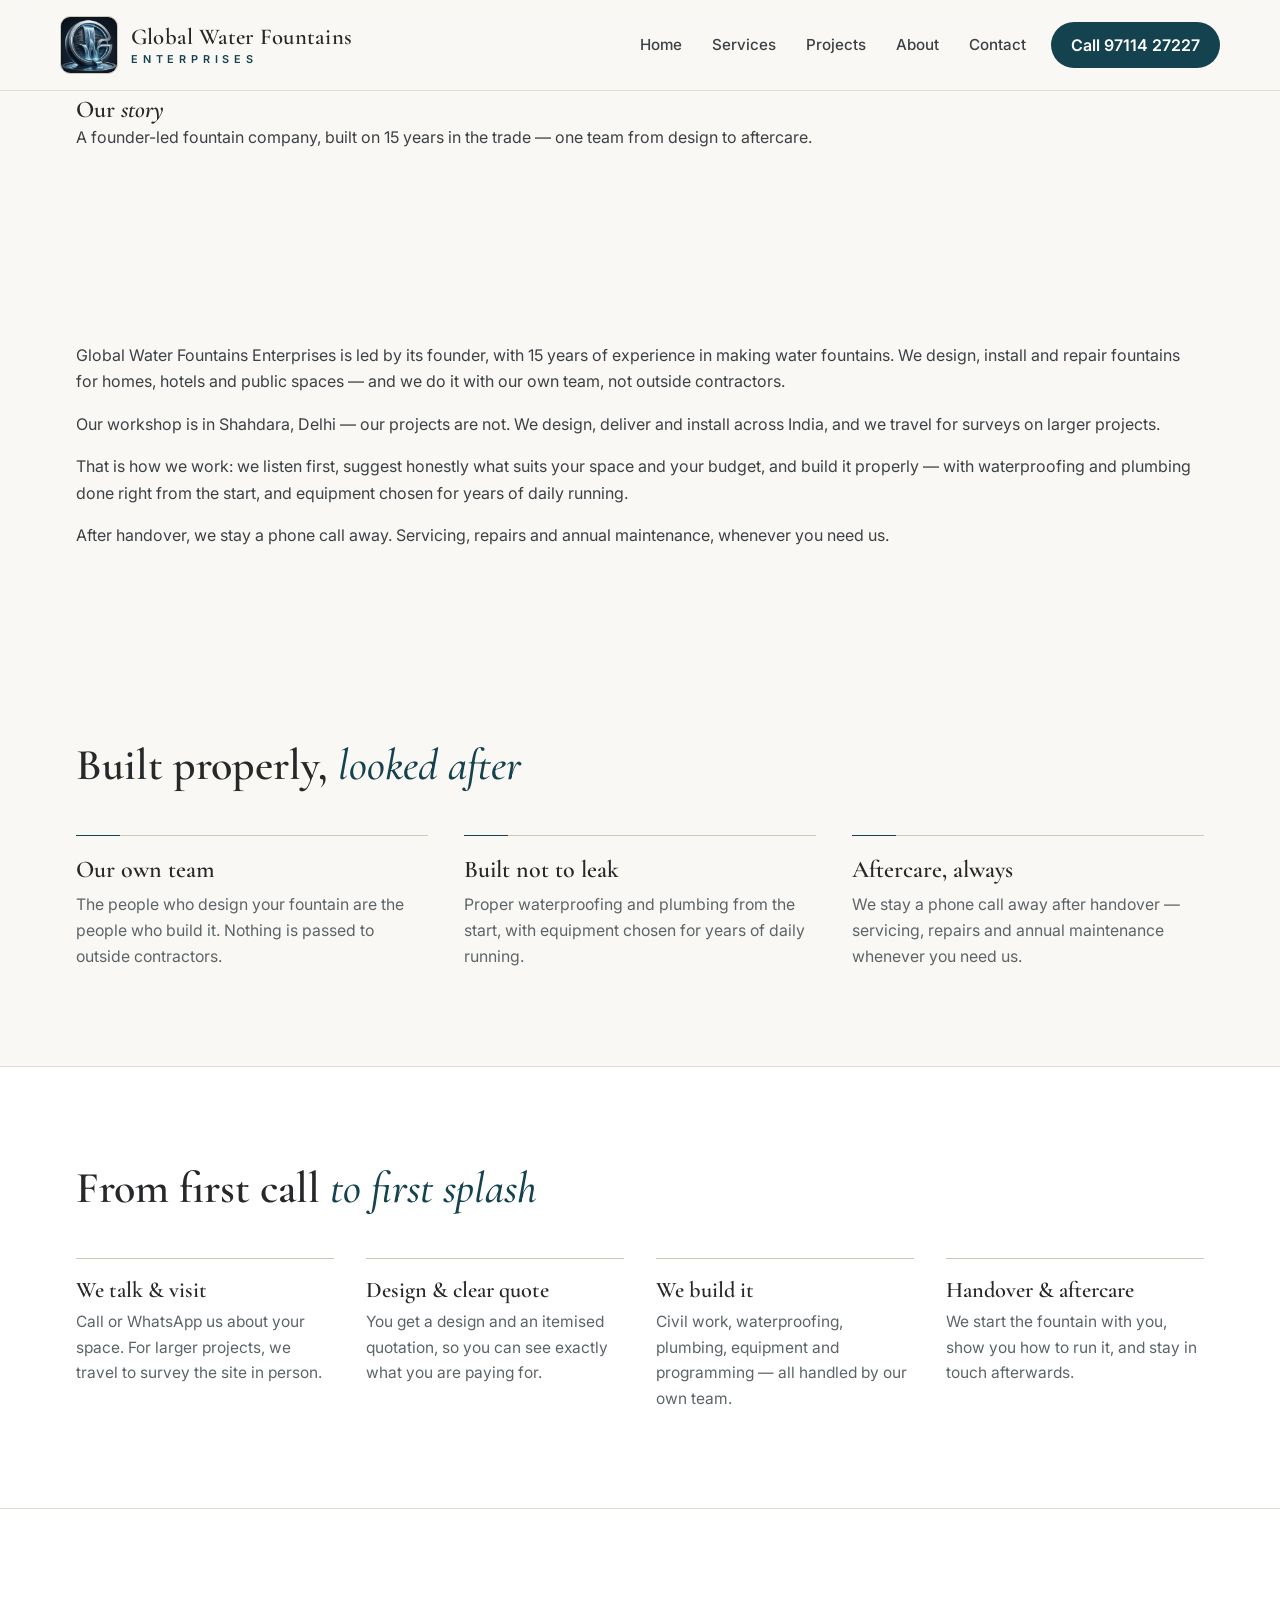
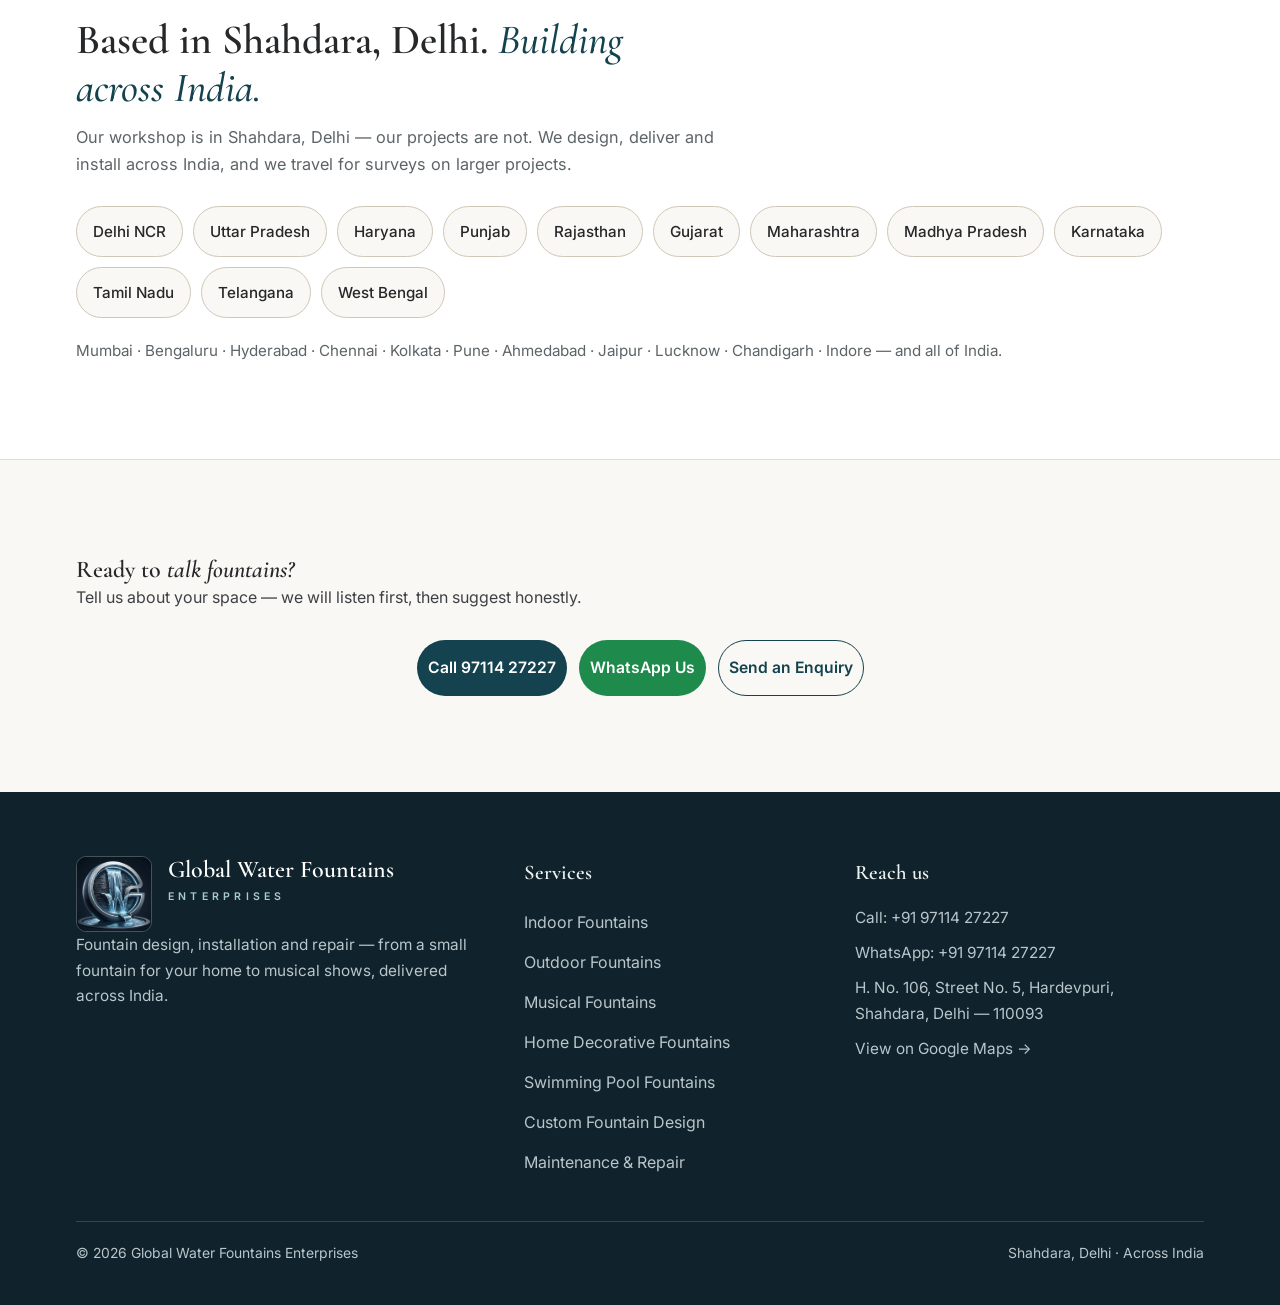
==== about.html @ 34991c1c "Multi-page: add Home, Services, Projects, About and Contact pages" ====
<!doctype html>
<html lang="en">
<head>
  <meta charset="utf-8">
  <meta name="viewport" content="width=device-width, initial-scale=1, viewport-fit=cover">
  <title>About Us — Global Water Fountains Enterprises</title>
  <meta name="description" content="Founder-led fountain company from Shahdara, Delhi, with 15 years of experience. Our workshop is in Shahdara, Delhi — our projects are not. We design, deliver and install across India.">
  <meta name="theme-color" content="#faf8f4">
  <link rel="canonical" href="https://gangesh8800.github.io/fountain/about.html">
  <meta property="og:title" content="About Us — Global Water Fountains Enterprises">
  <meta property="og:description" content="Founder-led fountain company from Shahdara, Delhi, with 15 years of experience. Our workshop is in Shahdara, Delhi — our projects are not. We design, deliver and install across India.">
  <meta property="og:type" content="website">
  <meta property="og:url" content="https://gangesh8800.github.io/fountain/about.html">
  <meta property="og:image" content="https://gangesh8800.github.io/fountain/assets/og-image.jpg">
  <meta property="og:image:width" content="1200">
  <meta property="og:image:height" content="630">
  <link rel="icon" href="assets/images/logo.jpg">
  <link rel="preconnect" href="https://fonts.googleapis.com">
  <link rel="preconnect" href="https://fonts.gstatic.com" crossorigin>
  <link href="https://fonts.googleapis.com/css2?family=Cormorant+Garamond:ital,wght@0,500;0,600;1,500;1,600&amp;family=Inter:wght@400;500;600&amp;display=swap" rel="stylesheet">
  <link rel="stylesheet" href="css/base.css">
  <link rel="stylesheet" href="css/layout.css">
  <link rel="stylesheet" href="css/components.css">
  <script defer src="js/main.js"></script>
  <script defer src="js/faq.js"></script>
  <script defer src="js/enquiry.js"></script>
</head>
<body>
<header class="site-header">
  <div class="wrap nav">
    <a class="brand" href="index.html" aria-label="Global Water Fountains Enterprises — home">
      <img class="brand-logo" src="assets/images/logo.jpg" alt="Global Water Fountains Enterprises logo" width="1170" height="700">
      <span><b>Global Water Fountains</b><small>Enterprises</small></span>
    </a>
    <button class="nav-toggle" type="button" aria-expanded="false" aria-controls="main-nav" aria-label="Open menu">
      <img src="assets/icons/menu.svg" alt="" width="24" height="24">
    </button>
    <nav class="nav-links" id="main-nav" aria-label="Main navigation">
      <a href="index.html">Home</a>
      <a href="services.html">Services</a>
      <a href="projects.html">Projects</a>
      <a href="about.html" class="active" aria-current="page">About</a>
      <a href="contact.html">Contact</a>
      <a class="nav-call" href="tel:+919711427227">Call 97114 27227</a>
    </nav>
  </div>
</header>

<main>

  <section class="page-hero" aria-label="About Us">
    <div class="wrap">
      <h1>Our <em>story</em></h1>
      <p class="lede">A founder-led fountain company, built on 15 years in the trade — one team from design to aftercare.</p>
    </div>
  </section>
  <section aria-label="Our story">
    <div class="wrap narrow">
      <p class="lede-big">Global Water Fountains Enterprises is led by its founder, with 15 years of experience in making water fountains. We design, install and repair fountains for homes, hotels and public spaces — and we do it with our own team, not outside contractors.</p>
      <p>Our workshop is in Shahdara, Delhi — our projects are not. We design, deliver and install across India, and we travel for surveys on larger projects.</p>
      <p>That is how we work: we listen first, suggest honestly what suits your space and your budget, and build it properly — with waterproofing and plumbing done right from the start, and equipment chosen for years of daily running.</p>
      <p>After handover, we stay a phone call away. Servicing, repairs and annual maintenance, whenever you need us.</p>
    </div>
  </section>
  <section aria-label="Why choose us">
    <div class="wrap">
      <div class="sec-head">
        <h2>Built properly, <em>looked after</em></h2>
      </div>
      <div class="why-grid">
        <div class="why-item">
          <h3>Our own team</h3>
          <p>The people who design your fountain are the people who build it. Nothing is passed to outside contractors.</p>
        </div>
        <div class="why-item">
          <h3>Built not to leak</h3>
          <p>Proper waterproofing and plumbing from the start, with equipment chosen for years of daily running.</p>
        </div>
        <div class="why-item">
          <h3>Aftercare, always</h3>
          <p>We stay a phone call away after handover — servicing, repairs and annual maintenance whenever you need us.</p>
        </div>
      </div>
    </div>
  </section>
  <section class="how" aria-label="How it works">
    <div class="wrap">
      <div class="sec-head">
        <h2>From first call <em>to first splash</em></h2>
      </div>
      <div class="steps">
        <div class="step">
          <h3>We talk &amp; visit</h3>
          <p>Call or WhatsApp us about your space. For larger projects, we travel to survey the site in person.</p>
        </div>
        <div class="step">
          <h3>Design &amp; clear quote</h3>
          <p>You get a design and an itemised quotation, so you can see exactly what you are paying for.</p>
        </div>
        <div class="step">
          <h3>We build it</h3>
          <p>Civil work, waterproofing, plumbing, equipment and programming — all handled by our own team.</p>
        </div>
        <div class="step">
          <h3>Handover &amp; aftercare</h3>
          <p>We start the fountain with you, show you how to run it, and stay in touch afterwards.</p>
        </div>
      </div>
    </div>
  </section>
  <section class="where" aria-label="Where we work">
    <div class="wrap">
      <h2>Based in Shahdara, Delhi. <em>Building across India.</em></h2>
      <p class="where-lede">Our workshop is in Shahdara, Delhi — our projects are not. We design, deliver and install across India, and we travel for surveys on larger projects.</p>
      <ul class="states">
        <li>Delhi NCR</li>
        <li>Uttar Pradesh</li>
        <li>Haryana</li>
        <li>Punjab</li>
        <li>Rajasthan</li>
        <li>Gujarat</li>
        <li>Maharashtra</li>
        <li>Madhya Pradesh</li>
        <li>Karnataka</li>
        <li>Tamil Nadu</li>
        <li>Telangana</li>
        <li>West Bengal</li>
      </ul>
      <p class="where-note">Mumbai · Bengaluru · Hyderabad · Chennai · Kolkata · Pune · Ahmedabad · Jaipur · Lucknow · Chandigarh · Indore — and all of India.</p>
    </div>
  </section>
  <section class="cta-band" aria-label="Get in touch">
    <div class="wrap">
      <h2>Ready to <em>talk fountains?</em></h2>
      <p>Tell us about your space — we will listen first, then suggest honestly.</p>
      <div class="hero-actions">
        <a class="btn btn-call" href="tel:+919711427227">Call 97114 27227</a>
        <a class="btn btn-wa" href="https://wa.me/919711427227?text=Hello%2C%20I%20want%20to%20enquire%20about%20a%20water%20fountain%20for%20my%20place." target="_blank" rel="noopener">WhatsApp Us</a>
        <a class="btn btn-outline" href="contact.html">Send an Enquiry</a>
      </div>
    </div>
  </section>

</main>

<footer class="site-footer">
  <div class="wrap">
    <div class="foot-grid">
      <div>
        <div class="foot-brand">
          <img src="assets/images/logo.jpg" alt="Global Water Fountains Enterprises logo" width="1170" height="700" loading="lazy">
          <span><b>Global Water Fountains</b><small>Enterprises</small></span>
        </div>
        <p class="foot-brand-text">Fountain design, installation and repair — from a small fountain for your home to musical shows, delivered across India.</p>
      </div>
      <div>
        <h4>Services</h4>
        <ul>
          <li><a href="services/indoor.html">Indoor Fountains</a></li>
          <li><a href="services/outdoor.html">Outdoor Fountains</a></li>
          <li><a href="services/musical.html">Musical Fountains</a></li>
          <li><a href="services/home-decorative.html">Home Decorative Fountains</a></li>
          <li><a href="services/swimming-pool.html">Swimming Pool Fountains</a></li>
          <li><a href="services/custom.html">Custom Fountain Design</a></li>
          <li><a href="services/maintenance-repair.html">Maintenance & Repair</a></li>
        </ul>
      </div>
      <div>
        <h4>Reach us</h4>
        <p><a href="tel:+919711427227">Call: +91 97114 27227</a></p>
        <p><a href="https://wa.me/919711427227?text=Hello%2C%20I%20want%20to%20enquire%20about%20a%20water%20fountain%20for%20my%20place." target="_blank" rel="noopener">WhatsApp: +91 97114 27227</a></p>
        <p>H. No. 106, Street No. 5, Hardevpuri,<br>Shahdara, Delhi — 110093</p>
        <p><a href="https://www.google.com/maps/search/?api=1&amp;query=H.+No.+106,+Street+No.+5,+Hardevpuri,+Shahdara,+Delhi+110093" target="_blank" rel="noopener">View on Google Maps &rarr;</a></p>
      </div>
    </div>
    <div class="foot-bottom">
      <span>&copy; 2026 Global Water Fountains Enterprises</span>
      <span>Shahdara, Delhi · Across India</span>
    </div>
  </div>
</footer>

<!-- Sticky bottom bar (phones) -->
<div class="contact-bar" role="navigation" aria-label="Quick contact">
  <a class="cb-call" href="tel:+919711427227">
    <img src="assets/icons/call.svg" alt="" width="16" height="16">
    Call
  </a>
  <a class="cb-wa" href="https://wa.me/919711427227?text=Hello%2C%20I%20want%20to%20enquire%20about%20a%20water%20fountain%20for%20my%20place." target="_blank" rel="noopener">
    <img src="assets/icons/whatsapp.svg" alt="" width="17" height="17">
    WhatsApp
  </a>
</div>

</body>
</html>
---- css/base.css ----
/* base.css — reset, CSS variables, typography.
   Theme is changed in one place: :root below. */

:root {
  /* Colours — warm off-white, charcoal text, one deep teal accent */
  --bg: #faf8f4;
  --bg-white: #ffffff;
  --panel: #ffffff;
  --panel-soft: #f3efe7;
  --ink: #26282a;
  --body: #3d4145;
  --muted: #5d6468;
  --line: #e3ded2;
  --line-strong: #cfc8b8;
  --accent: #14424e;
  --accent-hover: #0e333d;
  --accent-soft: #e7efea;
  --wa: #1e8a4c;
  --wa-deep: #176e3d;
  --err: #b3372a;
  --footer-bg: #10222b;
  --footer-text: #b9c6cb;

  /* Fonts */
  --font-heading: "Cormorant Garamond", Georgia, serif;
  --font-body: "Inter", "DM Sans", system-ui, -apple-system, "Segoe UI", sans-serif;

  /* Spacing */
  --pad-side: 16px;
  --section-pad: 64px;
  --radius: 8px;
  --max-width: 1160px;
}

* { box-sizing: border-box; }

html { scroll-behavior: smooth; }

body {
  margin: 0;
  background: var(--bg);
  color: var(--body);
  font-family: var(--font-body);
  font-size: 16px;
  line-height: 1.65;
  -webkit-font-smoothing: antialiased;
  padding-bottom: 76px;
  overflow-x: hidden;
}

img { display: block; max-width: 100%; }
a { color: var(--accent); }
button, input, select, textarea { font: inherit; }
:focus-visible { outline: 2px solid var(--accent); outline-offset: 3px; }

h1, h2, h3 {
  font-family: var(--font-heading);
  font-weight: 600;
  line-height: 1.15;
  margin: 0;
  color: var(--ink);
}

p { margin: 0 0 1em; }
p:last-child { margin-bottom: 0; }

.eyebrow {
  font-size: 0.78rem;
  font-weight: 600;
  letter-spacing: 0.24em;
  text-transform: uppercase;
  color: var(--accent);
  margin: 0 0 14px;
}

@keyframes fade-in-up {
  from { opacity: 0; transform: translateY(14px); }
  to { opacity: 1; transform: none; }
}

/* Progressive enhancement only: content is visible by default.
   The script adds .fade-in as an element scrolls into view. */
.fade-in { animation: fade-in-up 0.7s ease both; }

@media (prefers-reduced-motion: reduce) {
  html { scroll-behavior: auto; }
  .fade-in { animation: none; }
}
---- css/layout.css ----
/* layout.css — grid, sections, responsive rules.
   Mobile-first: base styles are for phones.
   Larger screens are added with min-width media queries. */

.wrap {
  max-width: var(--max-width);
  margin: 0 auto;
  padding: 0 var(--pad-side);
}

section { padding: var(--section-pad) 0; }

.sec-head { max-width: 600px; margin-bottom: 32px; }
.sec-head h2 { font-size: clamp(2rem, 4vw, 2.75rem); margin-bottom: 12px; }
.sec-head h2 em { font-style: italic; font-weight: 500; color: var(--accent); }
.sec-head p { color: var(--muted); margin: 0; font-size: 1.02rem; }

/* Header */
.site-header {
  position: absolute;
  inset: 0 0 auto 0;
  z-index: 50;
  background: rgba(250, 248, 244, 0.92);
  backdrop-filter: blur(10px);
  border-bottom: 1px solid var(--line);
}
.nav { display: flex; align-items: center; gap: 10px; padding: 16px 0; }
.brand {
  display: flex; align-items: center; gap: 10px;
  text-decoration: none; line-height: 1.15; color: var(--ink); min-width: 0;
}
.brand-logo {
  width: 46px; height: 46px; flex: none;
  object-fit: cover; object-position: center 42%;
  border-radius: 8px; border: 1px solid var(--line-strong);
}
.brand b {
  font-family: var(--font-heading); font-weight: 600;
  font-size: 1.06rem; letter-spacing: 0.01em; display: block; color: var(--ink);
}
.brand small {
  display: block; font-size: 0.6rem; letter-spacing: 0.34em;
  text-transform: uppercase; font-weight: 600; color: var(--accent); margin-top: 3px;
}
.nav-links { margin-left: auto; display: flex; align-items: center; gap: 4px; }
.nav-links a:not(.nav-call) { display: none; }
.nav-toggle {
  margin-left: auto; display: inline-flex; align-items: center; justify-content: center;
  width: 48px; height: 48px; background: transparent; border: 1px solid var(--line-strong);
  border-radius: 8px; cursor: pointer;
}
.nav-links.nav-open {
  display: flex; flex-direction: column; align-items: stretch;
  position: absolute; top: 100%; left: 0; right: 0;
  background: var(--bg); border-bottom: 1px solid var(--line); padding: 8px 16px 16px;
}
.nav-links.nav-open a:not(.nav-call) { display: inline-flex; }

/* Hero — mobile first */
.hero { background: var(--bg); padding: 0; overflow: hidden; }
.hero-inner { padding: 126px 0 0; text-align: center; }
.hero-loc {
  margin: 0; font-size: 0.78rem; font-weight: 600; letter-spacing: 0.26em;
  text-transform: uppercase; color: var(--accent);
}
.hero h1 { margin-top: 18px; }
.hero h1 .h1-main {
  display: block; font-size: clamp(2.5rem, 6.6vw, 4.4rem); font-weight: 600;
  letter-spacing: 0.01em; color: var(--ink); line-height: 1.06;
}
.hero h1 .h1-sub {
  display: flex; align-items: center; justify-content: center; gap: 18px;
  margin-top: 16px; font-family: var(--font-body); font-size: 0.88rem; font-weight: 600;
  letter-spacing: 0.58em; text-transform: uppercase; color: var(--accent); text-indent: 0.58em;
}
.hero h1 .h1-sub::before, .hero h1 .h1-sub::after {
  content: ""; height: 1px; width: min(72px, 14vw); background: var(--line-strong);
}
.hero-tag {
  font-family: var(--font-heading); font-size: clamp(1.45rem, 3.4vw, 1.9rem);
  font-weight: 500; color: var(--body); margin: 28px auto 0; line-height: 1.3;
}
.hero-tag em { font-style: italic; color: var(--accent); }
.hero p.lede { color: var(--muted); max-width: 520px; margin: 14px auto 0; font-size: 1.05rem; }
.hero-actions { display: flex; gap: 12px; flex-wrap: wrap; justify-content: center; margin-top: 30px; }
.hero-actions .btn { flex: 1 1 0; padding-left: 10px; padding-right: 10px; }
.hero-stats {
  display: flex; justify-content: center; flex-wrap: wrap;
  margin: 46px auto 0; max-width: 760px; border-top: 1px solid var(--line);
  padding: 20px 0 48px;
}
.hero-stats span { font-size: 0.85rem; color: var(--muted); padding: 2px 13px; text-align: center; }
.hero-stats span + span { border-left: 1px solid var(--line); }
.hero-stats b {
  display: block; font-family: var(--font-heading); font-size: 1.25rem;
  font-weight: 600; color: var(--ink); line-height: 1.2;
}
.hero-photo { background: var(--bg); }
.hero-photo img {
  width: 100%; height: 85svh; max-height: 620px;
  object-fit: cover; object-position: center 55%;
}

/* Where we work */
.where { background: var(--bg-white); border-bottom: 1px solid var(--line); }
.where h2 { font-size: clamp(1.9rem, 4vw, 2.6rem); margin: 12px 0; max-width: 640px; }
.where h2 em { font-style: italic; font-weight: 500; color: var(--accent); }
.where-lede { color: var(--muted); max-width: 640px; margin: 0; font-size: 1.02rem; }
.states {
  list-style: none; margin: 28px 0 0; padding: 0;
  display: flex; flex-wrap: wrap; gap: 10px;
}
.states li {
  font-size: 0.95rem; font-weight: 500; color: var(--ink);
  border: 1px solid var(--line-strong); border-radius: 999px;
  padding: 12px 16px; min-height: 48px; display: inline-flex; align-items: center;
  background: var(--bg);
}
.where-note { color: var(--muted); margin: 20px 0 0; font-size: 0.95rem; }

/* Services */
.svc-grid { display: grid; grid-template-columns: 1fr; gap: 20px; }
.svc-wide { display: grid; grid-template-columns: 1fr; }

/* Projects */
.projects { background: var(--bg-white); border-top: 1px solid var(--line); border-bottom: 1px solid var(--line); }
.proj-track {
  display: flex; overflow-x: auto; scroll-snap-type: x mandatory; gap: 14px;
  margin: 0 -16px; padding: 4px 16px 14px;
  -webkit-overflow-scrolling: touch; scrollbar-width: none;
}
.proj-track::-webkit-scrollbar { display: none; }
.proj { flex: 0 0 82%; scroll-snap-align: start; }
.proj-hint { display: block; color: var(--muted); font-size: 0.88rem; margin: 2px 0 0; }

/* Why us */
.why-grid { display: grid; grid-template-columns: 1fr; gap: 28px; }

/* How it works */
.how { background: var(--bg-white); border-top: 1px solid var(--line); border-bottom: 1px solid var(--line); }
.steps { display: grid; grid-template-columns: 1fr; gap: 0; }

/* Contact */
.contact-grid { display: grid; grid-template-columns: 1fr; gap: 44px; align-items: start; }

/* Footer — the one dark surface on the page */
.site-footer { background: var(--footer-bg); color: var(--footer-text); padding: 64px 0 40px; }
.foot-grid { display: grid; grid-template-columns: 1fr; gap: 30px; padding-bottom: 40px; }
.foot-bottom {
  border-top: 1px solid rgba(255, 255, 255, 0.16); padding-top: 20px;
  display: flex; gap: 8px; flex-wrap: wrap; justify-content: space-between; font-size: 0.87rem;
}

/* Sticky bottom bar — phones only */
.contact-bar {
  position: fixed; left: 0; right: 0; bottom: 0; z-index: 60; display: flex; gap: 10px;
  padding: 10px 16px calc(10px + env(safe-area-inset-bottom));
  background: rgba(250, 248, 244, 0.97); backdrop-filter: blur(8px);
  border-top: 1px solid var(--line);
}

/* --- Tablets and up --- */
@media (min-width: 768px) {
  :root { --section-pad: 96px; }
  .sec-head { margin-bottom: 44px; }
  .nav { gap: 16px; }
  .brand { gap: 13px; }
  .brand-logo { width: 58px; height: 58px; border-radius: 10px; }
  .brand b { font-size: 1.42rem; white-space: nowrap; }
  .brand small { letter-spacing: 0.44em; font-size: 0.68rem; }
  .nav-links a:not(.nav-call) {
    color: var(--body); text-decoration: none; font-size: 0.95rem; font-weight: 500;
    padding: 10px 13px; min-height: 44px; display: inline-flex; align-items: center; border-radius: 999px;
  }
  .nav-toggle { display: none; }
  .nav-links a:not(.nav-call):hover { background: var(--accent-soft); color: var(--accent); }
  .hero-inner { padding-top: 150px; }
  .hero-actions .btn { flex: none; }
  .hero-stats span { padding: 2px 22px; font-size: 0.92rem; }
  .hero-stats b { font-size: 1.45rem; }
  .hero-photo img { height: clamp(240px, 42vw, 440px); }
  .svc-grid { grid-template-columns: 1fr 1fr; gap: 24px; }
  .svc-wide { grid-template-columns: 1fr 1fr; }
  .proj-track { display: grid; grid-template-columns: repeat(3, 1fr); gap: 20px; margin: 0; padding: 0; overflow: visible; }
  .proj { flex: none; }
  .proj-hint { display: none; }
  .why-grid { grid-template-columns: repeat(3, 1fr); gap: 36px; }
  .steps { grid-template-columns: 1fr 1fr; gap: 32px; }
  .foot-grid { grid-template-columns: 1.4fr 1fr 1.2fr; gap: 40px; }
}

/* --- Desktops --- */
@media (min-width: 1100px) {
  .steps { grid-template-columns: repeat(4, 1fr); }
  .contact-grid { grid-template-columns: 1fr 1fr; gap: 64px; }
  body { padding-bottom: 0; }
  .contact-bar { display: none; }
}
---- css/components.css ----
/* components.css — buttons, cards, nav, form, accordion. */

/* Buttons — 48px minimum tap target */
.btn {
  display: inline-flex; align-items: center; justify-content: center; gap: 9px;
  min-height: 52px; padding: 14px 28px; border-radius: 999px;
  font-weight: 600; font-size: 0.98rem; text-decoration: none;
  border: 1px solid transparent; cursor: pointer;
  transition: background 0.2s ease, border-color 0.2s ease, color 0.2s ease;
}
.btn svg { flex: none; }
.btn-call { background: var(--accent); color: #fff; }
.btn-call:hover { background: var(--accent-hover); }
.btn-wa { background: var(--wa); color: #fff; }
.btn-wa:hover { background: var(--wa-deep); }
.btn-outline { background: transparent; color: var(--accent); border-color: var(--accent); }
.btn-outline:hover { background: var(--accent-soft); }
.btn-small { min-height: 48px; padding: 11px 22px; font-size: 0.93rem; }

.nav-links a.nav-call {
  background: var(--accent); color: #fff; font-weight: 600;
  margin-left: 8px; padding: 10px 20px; min-height: 44px;
  display: inline-flex; align-items: center; border-radius: 999px; text-decoration: none;
}
.nav-links a.nav-call:hover { background: var(--accent-hover); }
@media (max-width: 767px) {
  .nav-links a.nav-call { padding: 10px 12px; font-size: 0.84rem; white-space: nowrap; margin-left: 0; }
}

/* Service cards */
.svc { background: var(--panel); border: 1px solid var(--line); border-radius: var(--radius); overflow: hidden; }
.svc figure { margin: 0; }
.svc figure img { width: 100%; aspect-ratio: 16 / 10; object-fit: cover; }
.svc-body { padding: 24px 26px 26px; }
.svc-body h3 { font-size: 1.55rem; margin-bottom: 8px; }
.svc-body p { color: var(--muted); margin: 0 0 18px; font-size: 0.99rem; }
.svc-link {
  display: inline-flex; align-items: center; gap: 8px; min-height: 48px;
  color: var(--accent); font-weight: 600; font-size: 0.95rem; text-decoration: none;
}
.svc-link:hover { text-decoration: underline; text-underline-offset: 4px; }
.svc-wide { grid-column: 1 / -1; }
.svc-wide figure img { height: 100%; aspect-ratio: auto; min-height: 260px; }
.svc-wide .svc-body { display: flex; flex-direction: column; justify-content: center; align-items: flex-start; }
@media (max-width: 767px) {
  .svc-wide figure img { aspect-ratio: 16 / 10; height: auto; min-height: 0; }
}

/* Project cards */
.proj { margin: 0; border-radius: var(--radius); overflow: hidden; background: var(--bg); border: 1px solid var(--line); }
.proj img { width: 100%; aspect-ratio: 4 / 3; object-fit: cover; }
.proj figcaption {
  padding: 14px 18px 16px; color: var(--ink);
  font-family: var(--font-heading); font-size: 1.25rem; font-weight: 600; line-height: 1.25;
}
.proj figcaption small {
  display: block; font-family: var(--font-body); font-size: 0.78rem; font-weight: 500;
  letter-spacing: 0.06em; text-transform: uppercase; color: var(--muted); margin-top: 3px;
}

/* Why us */
.why-item { border-top: 1px solid var(--line-strong); padding-top: 20px; position: relative; }
.why-item::before { content: ""; position: absolute; top: -1px; left: 0; width: 44px; height: 1px; background: var(--accent); }
.why-item h3 { font-size: 1.5rem; margin-bottom: 8px; }
.why-item p { color: var(--muted); margin: 0; font-size: 0.99rem; }

/* How it works */
.step { padding-top: 18px; border-top: 1px solid var(--line-strong); }
.step h3 { font-size: 1.4rem; margin-bottom: 7px; }
.step p { color: var(--muted); margin: 0; font-size: 0.97rem; }
@media (max-width: 767px) {
  .step { border-top: none; border-left: 1px solid var(--line-strong); padding: 4px 0 26px 22px; position: relative; }
  .step:last-child { padding-bottom: 0; }
  .step::before {
    content: ""; position: absolute; left: -5px; top: 10px;
    width: 9px; height: 9px; border-radius: 50%; background: var(--accent);
  }
}

/* FAQ accordion */
.faq-list { max-width: 760px; border-top: 1px solid var(--line); }
.faq { border-bottom: 1px solid var(--line); }
.faq button {
  width: 100%; background: none; border: none; cursor: pointer; color: var(--ink); text-align: left;
  display: flex; justify-content: space-between; align-items: center; gap: 16px;
  padding: 22px 2px; min-height: 56px;
  font-family: var(--font-heading); font-weight: 600; font-size: 1.3rem; line-height: 1.3;
}
.faq .sign {
  flex: none; width: 34px; height: 34px; border: 1px solid var(--line-strong); border-radius: 50%;
  display: grid; place-items: center; color: var(--accent);
  font-family: var(--font-body); font-size: 1.15rem; font-weight: 400;
  transition: transform 0.25s ease;
}
.faq.open .sign { transform: rotate(45deg); }
.faq .ans { display: none; padding: 0 2px 24px; color: var(--muted); max-width: 640px; }
.faq.open .ans { display: block; }
.faq .ans p { margin: 0; }

/* Contact */
.contact-copy h2 { font-size: clamp(2rem, 4vw, 2.75rem); margin-bottom: 12px; }
.contact-copy h2 em { font-style: italic; font-weight: 500; color: var(--accent); }
.contact-copy > p { color: var(--muted); margin: 0 0 30px; max-width: 440px; }
.phone-big {
  font-family: var(--font-heading); font-size: clamp(2rem, 5vw, 2.6rem); font-weight: 600;
  color: var(--accent); text-decoration: none; display: inline-block; line-height: 1.15; margin-bottom: 22px;
}
.phone-big:hover { color: var(--accent-hover); text-decoration: underline; text-underline-offset: 5px; }
.contact-actions { display: flex; gap: 12px; flex-wrap: wrap; margin-bottom: 38px; }
.visit { border-top: 1px solid var(--line); padding-top: 24px; }
.visit h3 { font-size: 1.35rem; margin-bottom: 6px; }
.visit p { margin: 0 0 12px; color: var(--muted); font-size: 0.99rem; }
.visit a { font-weight: 600; text-decoration: none; }
.visit a:hover { text-decoration: underline; text-underline-offset: 4px; }

/* Enquiry form */
form.enq { background: var(--panel); border: 1px solid var(--line); border-radius: var(--radius); padding: 30px 28px; }
form.enq button[type="submit"] { width: 100%; }
form.enq h3 { font-size: 1.6rem; margin-bottom: 6px; }
form.enq > p { color: var(--muted); margin: 0 0 24px; font-size: 0.96rem; }
.field { display: grid; gap: 7px; margin-bottom: 16px; }
.field label { font-weight: 600; font-size: 0.86rem; color: var(--body); }
.field label i { font-style: normal; color: var(--err); }
.field input, .field select, .field textarea {
  width: 100%; border: 1px solid var(--line-strong); border-radius: 6px; padding: 12px 14px;
  background: #fff; color: var(--ink); min-height: 50px;
}
.field textarea { min-height: 92px; resize: vertical; }
.field input:focus, .field select:focus, .field textarea:focus { border-color: var(--accent); outline: none; }
.field input::placeholder, .field textarea::placeholder { color: #9aa0a2; }
.field .err { display: none; color: var(--err); font-size: 0.86rem; }
.field.invalid input { border-color: var(--err); }
.field.invalid .err { display: block; }
.form-note { font-size: 0.87rem; color: var(--muted); margin: 14px 0 0; text-align: center; }
.enq-success { display: none; text-align: center; padding: 8px 2px; }
.enq-success.show { display: block; }
.enq-success .tick {
  width: 56px; height: 56px; border-radius: 50%; background: var(--accent-soft); color: var(--accent);
  margin: 0 auto 16px; display: grid; place-items: center;
}
.enq-success h3 { font-size: 1.55rem; margin-bottom: 8px; }
.enq-success p { color: var(--muted); margin: 0 auto 18px; max-width: 400px; font-size: 0.96rem; }
.enq-summary {
  text-align: left; background: var(--bg); border: 1px solid var(--line); border-radius: 6px; padding: 15px 17px;
  font-size: 0.92rem; white-space: pre-wrap; word-break: break-word; margin: 0 0 18px; color: var(--body);
}
.success-actions { display: flex; gap: 10px; justify-content: center; flex-wrap: wrap; }
@media (max-width: 767px) { form.enq { padding: 24px 18px; } }

/* Footer */
.site-footer h4 { color: #edf2f0; font-family: var(--font-heading); font-weight: 600; font-size: 1.3rem; margin: 0 0 14px; }
.site-footer p { margin: 0 0 10px; font-size: 0.96rem; }
.site-footer ul { list-style: none; margin: 0; padding: 0; display: grid; gap: 4px; }
.site-footer a { color: var(--footer-text); text-decoration: none; }
.site-footer ul a { display: inline-flex; min-height: 36px; align-items: center; }
.site-footer a:hover { color: #fff; }
.foot-brand { display: flex; gap: 16px; align-items: flex-start; }
.foot-brand img {
  width: 76px; height: 76px; flex: none; object-fit: cover; object-position: center 42%;
  border-radius: 10px; border: 1px solid rgba(255, 255, 255, 0.22);
}
.foot-brand b { font-family: var(--font-heading); font-weight: 600; color: #fff; font-size: 1.5rem; display: block; line-height: 1.2; }
.foot-brand small { letter-spacing: 0.4em; text-transform: uppercase; font-size: 0.66rem; font-weight: 600; color: #a9cbd2; display: block; margin-top: 3px; }
.foot-brand-text { margin-top: 16px; }

/* Sticky bottom bar links */
.contact-bar a {
  flex: 1; display: inline-flex; align-items: center; justify-content: center; gap: 8px;
  min-height: 52px; border-radius: 999px; font-weight: 600; font-size: 0.97rem; text-decoration: none; color: #fff;
}
.contact-bar a img { width: 16px; height: 16px; }
.contact-bar .cb-call { background: var(--accent); }
.contact-bar .cb-wa { background: var(--wa); }
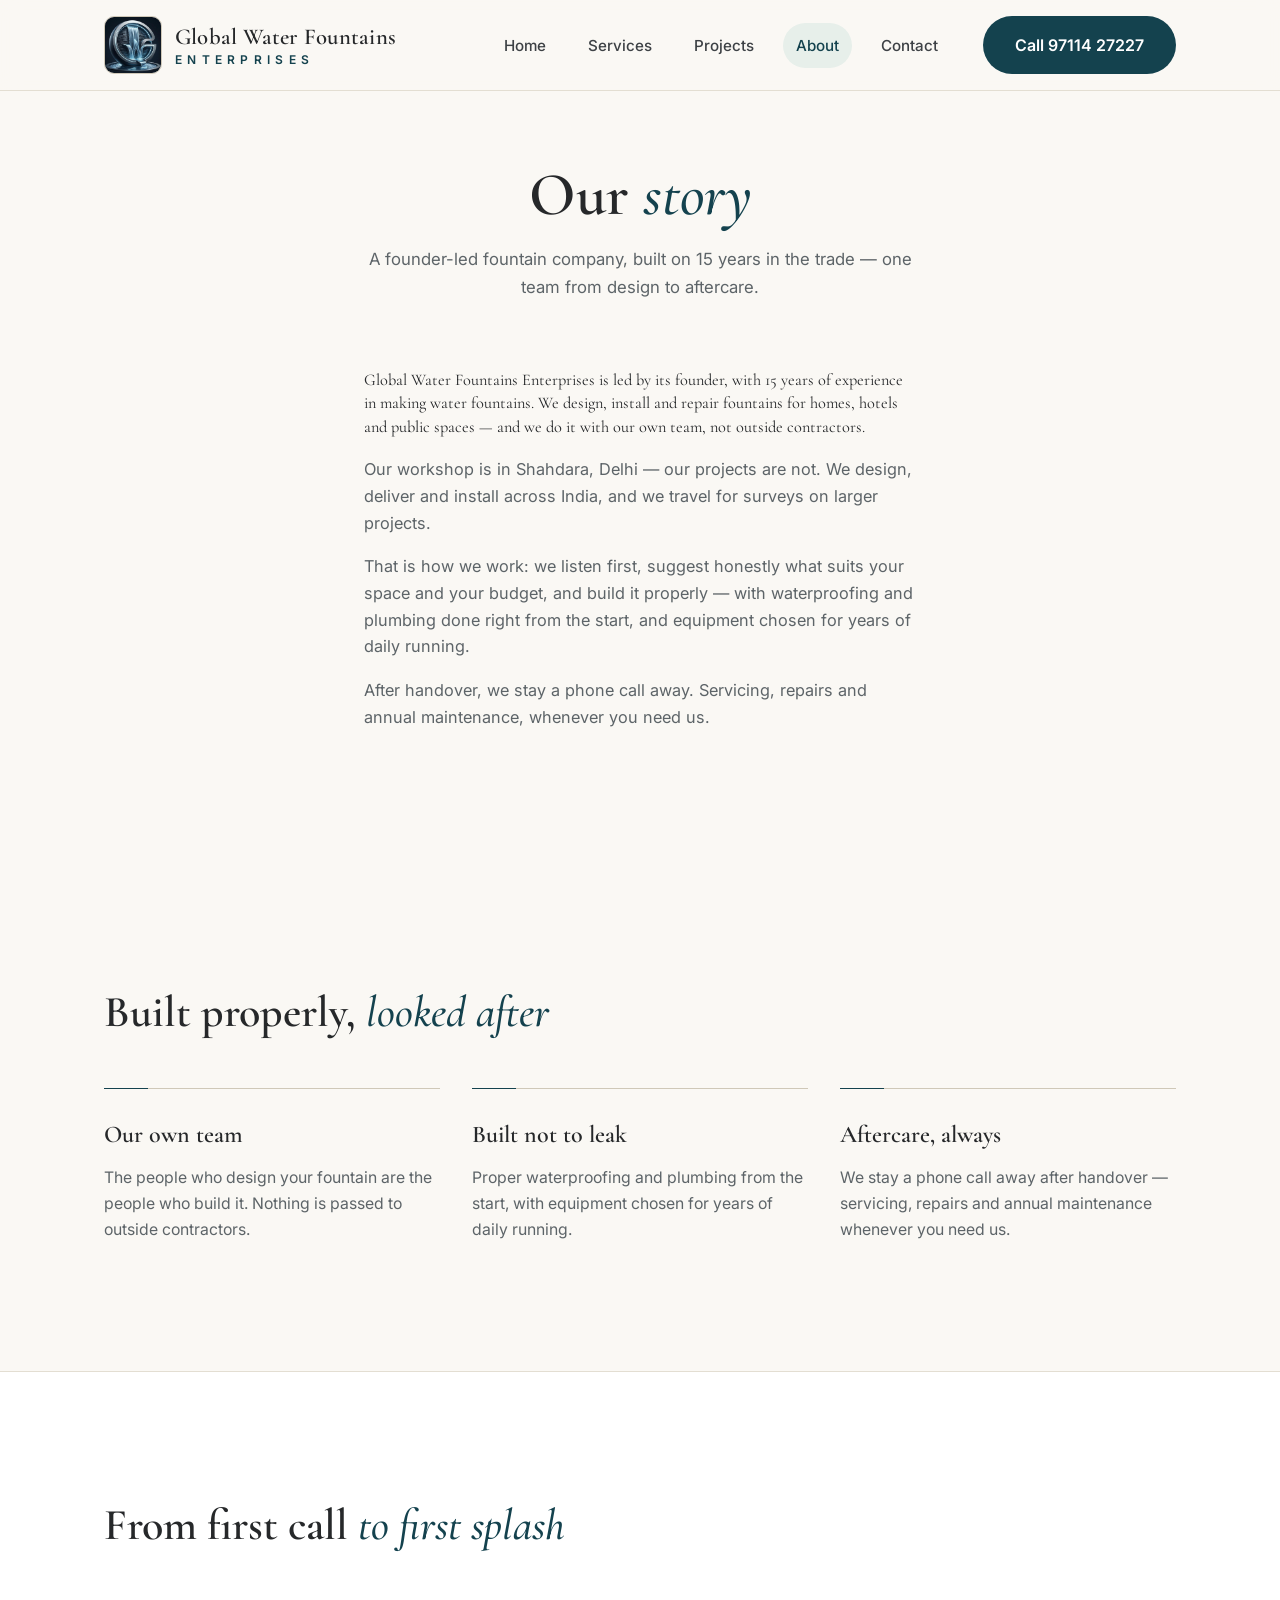
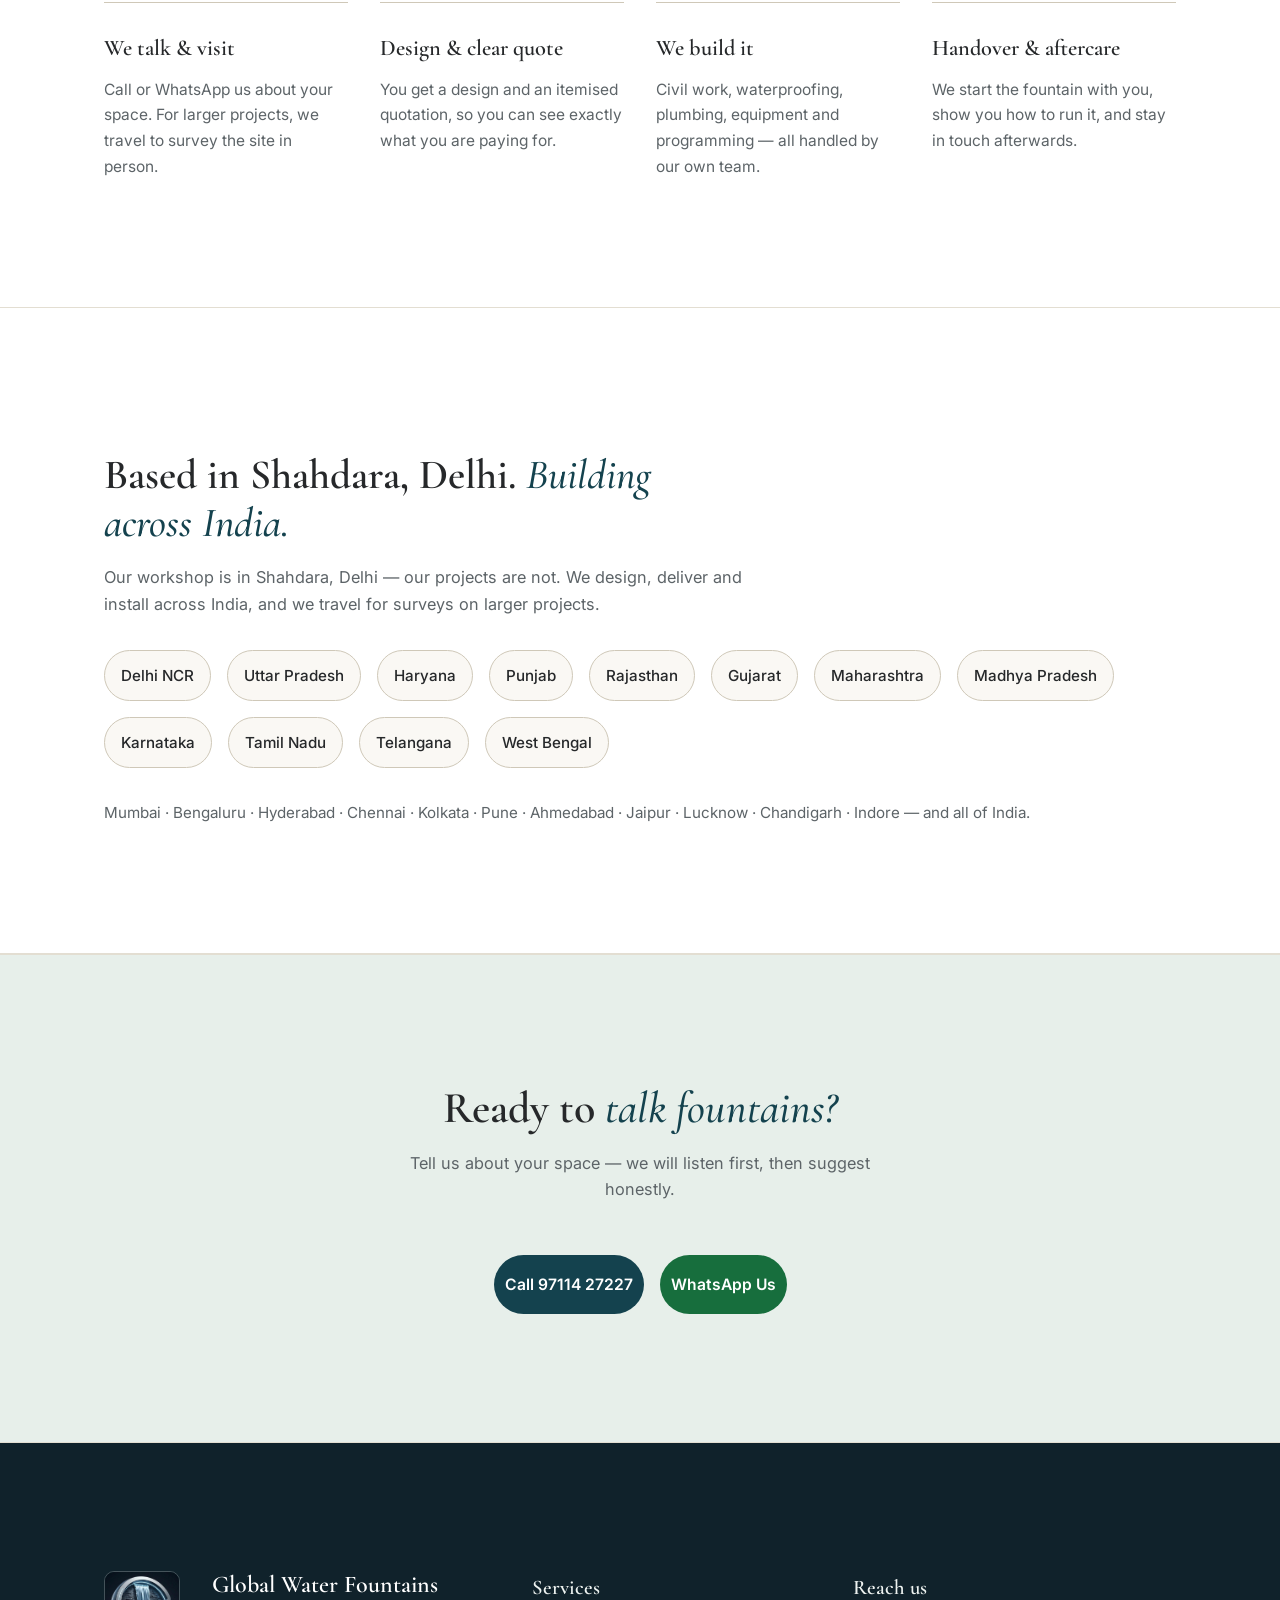
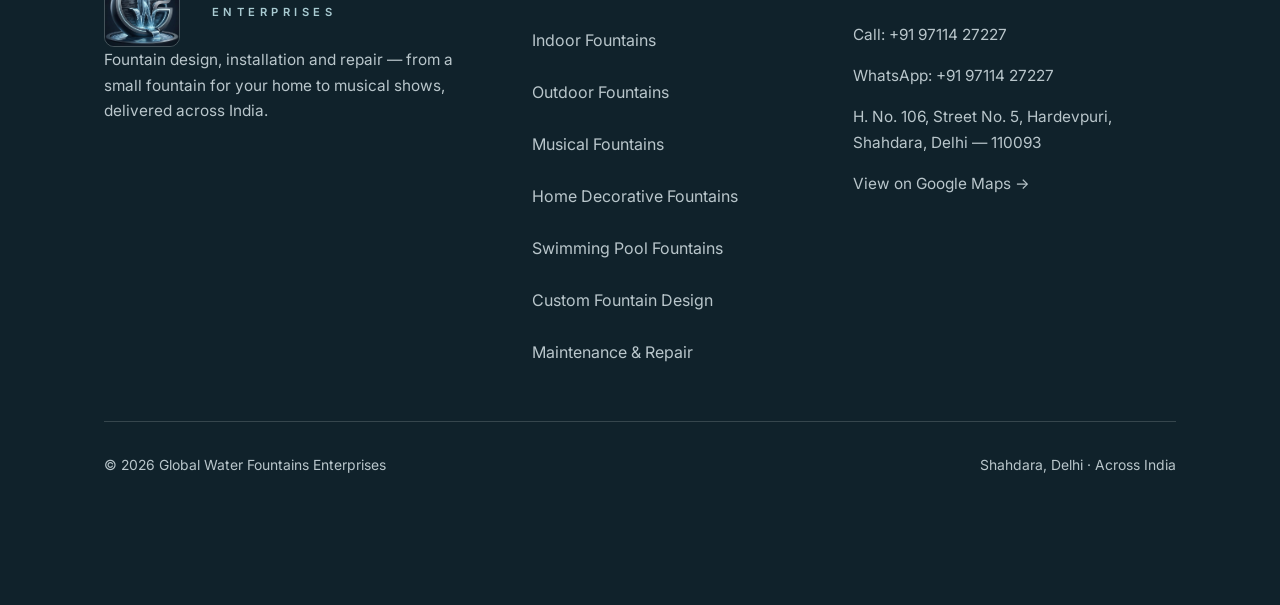
==== commit ec76eb24: "Redesign: full-screen hero, short home page" ====
--- a/about.html
+++ b/about.html
@@ -136,7 +136,6 @@
       <div class="hero-actions">
         <a class="btn btn-call" href="tel:+919711427227">Call 97114 27227</a>
         <a class="btn btn-wa" href="https://wa.me/919711427227?text=Hello%2C%20I%20want%20to%20enquire%20about%20a%20water%20fountain%20for%20my%20place." target="_blank" rel="noopener">WhatsApp Us</a>
-        <a class="btn btn-outline" href="contact.html">Send an Enquiry</a>
       </div>
     </div>
   </section>
--- a/css/base.css
+++ b/css/base.css
@@ -15,8 +15,8 @@
   --accent: #14424e;
   --accent-hover: #0e333d;
   --accent-soft: #e7efea;
-  --wa: #1e8a4c;
-  --wa-deep: #176e3d;
+  --wa: #176e3d;
+  --wa-deep: #125c32;
   --err: #b3372a;
   --footer-bg: #10222b;
   --footer-text: #b9c6cb;
@@ -25,11 +25,17 @@
   --font-heading: "Cormorant Garamond", Georgia, serif;
   --font-body: "Inter", "DM Sans", system-ui, -apple-system, "Segoe UI", sans-serif;
 
-  /* Spacing */
-  --pad-side: 16px;
-  --section-pad: 64px;
-  --radius: 8px;
-  --max-width: 1160px;
+  /* Spacing — fluid system (single source of truth) */
+  --edge: clamp(16px, 5vw, 64px);
+  --section-space: clamp(56px, 10vw, 140px);
+  --gap-sm: clamp(8px, 1.5vw, 16px);
+  --gap-md: clamp(16px, 2.5vw, 32px);
+  --gap-lg: clamp(24px, 4vw, 64px);
+  --radius: clamp(10px, 1.5vw, 20px);
+  /* Legacy aliases — kept so older rules still resolve to the fluid values */
+  --pad-side: var(--edge);
+  --section-pad: var(--section-space);
+  --max-width: 1200px;
 }
 
 * { box-sizing: border-box; }
@@ -48,8 +54,13 @@
   overflow-x: hidden;
 }
 
-img { display: block; max-width: 100%; }
-a { color: var(--accent); }
+/* Every image can never overflow its container; width/height attributes
+   in the HTML reserve the space, so height:auto prevents layout jumps.
+   Icons keep their size: their own rules (higher specificity) set both
+   width and height, e.g. .contact-bar a img, .brand-logo. */
+img { display: block; max-width: 100%; height: auto; }
+a { color: var(--accent); text-underline-offset: 3px; }
+::selection { background: var(--accent); color: #fff; }
 button, input, select, textarea { font: inherit; }
 :focus-visible { outline: 2px solid var(--accent); outline-offset: 3px; }
 
@@ -74,13 +85,13 @@
 }
 
 @keyframes fade-in-up {
-  from { opacity: 0; transform: translateY(14px); }
+  from { opacity: 0; transform: translateY(8px); }
   to { opacity: 1; transform: none; }
 }
 
 /* Progressive enhancement only: content is visible by default.
    The script adds .fade-in as an element scrolls into view. */
-.fade-in { animation: fade-in-up 0.7s ease both; }
+.fade-in { animation: fade-in-up 0.6s cubic-bezier(0.22, 1, 0.36, 1) both; }
 
 @media (prefers-reduced-motion: reduce) {
   html { scroll-behavior: auto; }
--- a/css/layout.css
+++ b/css/layout.css
@@ -4,14 +4,17 @@
 
 .wrap {
   max-width: var(--max-width);
-  margin: 0 auto;
-  padding: 0 var(--pad-side);
-}
-
-section { padding: var(--section-pad) 0; }
-
-.sec-head { max-width: 600px; margin-bottom: 32px; }
-.sec-head h2 { font-size: clamp(2rem, 4vw, 2.75rem); margin-bottom: 12px; }
+  margin-inline: auto;
+  width: 100%;
+  /* Edge spacing of every section, never touching the screen edge;
+     the safe-area max() keeps notches / rounded corners clear. */
+  padding-inline: max(var(--edge), env(safe-area-inset-left)) max(var(--edge), env(safe-area-inset-right));
+}
+
+section { padding-block: var(--section-space); }
+
+.sec-head { max-width: 600px; margin-bottom: var(--gap-md); }
+.sec-head h2 { font-size: clamp(2rem, 4vw, 2.75rem); margin-bottom: var(--gap-sm); }
 .sec-head h2 em { font-style: italic; font-weight: 500; color: var(--accent); }
 .sec-head p { color: var(--muted); margin: 0; font-size: 1.02rem; }
 
@@ -24,9 +27,9 @@
   backdrop-filter: blur(10px);
   border-bottom: 1px solid var(--line);
 }
-.nav { display: flex; align-items: center; gap: 10px; padding: 16px 0; }
+.nav { display: flex; align-items: center; gap: var(--gap-sm); padding-block: var(--gap-sm); }
 .brand {
-  display: flex; align-items: center; gap: 10px;
+  display: flex; align-items: center; gap: var(--gap-sm);
   text-decoration: none; line-height: 1.15; color: var(--ink); min-width: 0;
 }
 .brand-logo {
@@ -36,13 +39,13 @@
 }
 .brand b {
   font-family: var(--font-heading); font-weight: 600;
-  font-size: 1.06rem; letter-spacing: 0.01em; display: block; color: var(--ink);
+  font-size: 0.98rem; letter-spacing: 0.01em; display: block; color: var(--ink);
 }
 .brand small {
-  display: block; font-size: 0.6rem; letter-spacing: 0.34em;
+  display: block; font-size: 0.62rem; letter-spacing: 0.3em;
   text-transform: uppercase; font-weight: 600; color: var(--accent); margin-top: 3px;
 }
-.nav-links { margin-left: auto; display: flex; align-items: center; gap: 4px; }
+.nav-links { margin-left: auto; display: flex; align-items: center; gap: var(--gap-sm); }
 .nav-links a:not(.nav-call) { display: none; }
 .nav-toggle {
   margin-left: auto; display: inline-flex; align-items: center; justify-content: center;
@@ -52,7 +55,7 @@
 .nav-links.nav-open {
   display: flex; flex-direction: column; align-items: stretch;
   position: absolute; top: 100%; left: 0; right: 0;
-  background: var(--bg); border-bottom: 1px solid var(--line); padding: 8px 16px 16px;
+  background: var(--bg); border-bottom: 1px solid var(--line); padding: var(--gap-sm) var(--edge) var(--gap-md);
 }
 .nav-links.nav-open a:not(.nav-call) { display: inline-flex; }
 
@@ -63,31 +66,31 @@
   margin: 0; font-size: 0.78rem; font-weight: 600; letter-spacing: 0.26em;
   text-transform: uppercase; color: var(--accent);
 }
-.hero h1 { margin-top: 18px; }
+.hero h1 { margin-top: var(--gap-md); }
 .hero h1 .h1-main {
   display: block; font-size: clamp(2.5rem, 6.6vw, 4.4rem); font-weight: 600;
   letter-spacing: 0.01em; color: var(--ink); line-height: 1.06;
 }
 .hero h1 .h1-sub {
-  display: flex; align-items: center; justify-content: center; gap: 18px;
-  margin-top: 16px; font-family: var(--font-body); font-size: 0.88rem; font-weight: 600;
-  letter-spacing: 0.58em; text-transform: uppercase; color: var(--accent); text-indent: 0.58em;
+  display: flex; align-items: center; justify-content: center; gap: var(--gap-sm);
+  margin-top: var(--gap-sm); font-family: var(--font-body); font-size: 0.88rem; font-weight: 600;
+  letter-spacing: 0.42em; text-transform: uppercase; color: var(--accent); text-indent: 0.42em;
 }
 .hero h1 .h1-sub::before, .hero h1 .h1-sub::after {
-  content: ""; height: 1px; width: min(72px, 14vw); background: var(--line-strong);
+  content: ""; height: 1px; width: min(48px, 10vw); background: var(--line-strong);
 }
 .hero-tag {
   font-family: var(--font-heading); font-size: clamp(1.45rem, 3.4vw, 1.9rem);
-  font-weight: 500; color: var(--body); margin: 28px auto 0; line-height: 1.3;
+  font-weight: 500; color: var(--body); margin: var(--gap-md) auto 0; line-height: 1.3;
 }
 .hero-tag em { font-style: italic; color: var(--accent); }
-.hero p.lede { color: var(--muted); max-width: 520px; margin: 14px auto 0; font-size: 1.05rem; }
-.hero-actions { display: flex; gap: 12px; flex-wrap: wrap; justify-content: center; margin-top: 30px; }
+.hero p.lede { color: var(--muted); max-width: 520px; margin: var(--gap-sm) auto 0; font-size: 1.05rem; }
+.hero-actions { display: flex; gap: var(--gap-sm); flex-wrap: wrap; justify-content: center; margin-top: var(--gap-lg); }
 .hero-actions .btn { flex: 1 1 0; padding-left: 10px; padding-right: 10px; }
 .hero-stats {
   display: flex; justify-content: center; flex-wrap: wrap;
-  margin: 46px auto 0; max-width: 760px; border-top: 1px solid var(--line);
-  padding: 20px 0 48px;
+  margin: var(--gap-lg) auto 0; max-width: 760px; border-top: 1px solid var(--line);
+  padding: var(--gap-md) 0 var(--gap-lg);
 }
 .hero-stats span { font-size: 0.85rem; color: var(--muted); padding: 2px 13px; text-align: center; }
 .hero-stats span + span { border-left: 1px solid var(--line); }
@@ -96,19 +99,52 @@
   font-weight: 600; color: var(--ink); line-height: 1.2;
 }
 .hero-photo { background: var(--bg); }
+/* Phone (base): 60svh, capped at 520px, never taller than the screen */
 .hero-photo img {
-  width: 100%; height: 85svh; max-height: 620px;
+  width: 100%; height: min(60svh, 520px);
   object-fit: cover; object-position: center 55%;
 }
+
+/* Page hero — inner pages */
+.page-hero { padding: 138px 0 var(--gap-sm); text-align: center; background: var(--bg); }
+.page-hero h1 { font-size: clamp(2.4rem, 6vw, 3.8rem); margin-bottom: var(--gap-sm); }
+.page-hero h1 em { font-style: italic; font-weight: 500; color: var(--accent); }
+.page-hero .lede { color: var(--muted); max-width: 560px; margin: 0 auto; font-size: 1.05rem; }
+.page-hero + section { padding-top: var(--gap-lg); }
+.narrow { max-width: 680px; }
+.narrow p { color: var(--muted); font-size: 1.02rem; }
+.lede-big { font-family: var(--font-heading); font-size: 1.45rem; line-height: 1.45; color: var(--ink) !important; }
+.more-link { margin: var(--gap-md) 0 0; }
+.more-link .btn { min-height: 52px; }
+
+/* CTA band */
+.cta-band { background: var(--accent-soft); border-top: 1px solid var(--line); border-bottom: 1px solid var(--line); text-align: center; }
+.cta-band h2 { font-size: clamp(2rem, 4vw, 2.75rem); margin-bottom: var(--gap-sm); }
+.cta-band h2 em { font-style: italic; font-weight: 500; color: var(--accent); }
+.cta-band p { color: var(--muted); max-width: 520px; margin: 0 auto; font-size: 1.02rem; }
+
+/* Project grid (projects page + home featured) */
+.proj-grid { display: grid; grid-template-columns: 1fr; gap: var(--gap-md); }
+.proj-grid .proj { flex: none; }
+
+/* Service detail pages */
+.detail-grid { display: grid; grid-template-columns: 1fr; gap: var(--gap-md); align-items: start; }
+.detail-photo { margin: 0; border-radius: var(--radius); overflow: hidden; border: 1px solid var(--line); }
+.detail-photo img { width: 100%; aspect-ratio: 16 / 10; object-fit: cover; }
+.detail-copy h2 { font-size: clamp(1.5rem, 3vw, 1.7rem); margin: var(--gap-md) 0 var(--gap-sm); }
+.detail-copy h2:first-child { margin-top: 0; }
+.detail-copy h2 em { font-style: italic; font-weight: 500; color: var(--accent); }
+.detail-copy p { color: var(--muted); }
+.detail-actions { justify-content: flex-start; margin-top: var(--gap-md); }
 
 /* Where we work */
 .where { background: var(--bg-white); border-bottom: 1px solid var(--line); }
-.where h2 { font-size: clamp(1.9rem, 4vw, 2.6rem); margin: 12px 0; max-width: 640px; }
+.where h2 { font-size: clamp(1.9rem, 4vw, 2.6rem); margin: var(--gap-sm) 0; max-width: 640px; }
 .where h2 em { font-style: italic; font-weight: 500; color: var(--accent); }
 .where-lede { color: var(--muted); max-width: 640px; margin: 0; font-size: 1.02rem; }
 .states {
-  list-style: none; margin: 28px 0 0; padding: 0;
-  display: flex; flex-wrap: wrap; gap: 10px;
+  list-style: none; margin: var(--gap-md) 0 0; padding: 0;
+  display: flex; flex-wrap: wrap; gap: var(--gap-sm);
 }
 .states li {
   font-size: 0.95rem; font-weight: 500; color: var(--ink);
@@ -116,17 +152,17 @@
   padding: 12px 16px; min-height: 48px; display: inline-flex; align-items: center;
   background: var(--bg);
 }
-.where-note { color: var(--muted); margin: 20px 0 0; font-size: 0.95rem; }
+.where-note { color: var(--muted); margin: var(--gap-md) 0 0; font-size: 0.95rem; }
 
 /* Services */
-.svc-grid { display: grid; grid-template-columns: 1fr; gap: 20px; }
+.svc-grid { display: grid; grid-template-columns: 1fr; gap: var(--gap-md); }
 .svc-wide { display: grid; grid-template-columns: 1fr; }
 
 /* Projects */
 .projects { background: var(--bg-white); border-top: 1px solid var(--line); border-bottom: 1px solid var(--line); }
 .proj-track {
-  display: flex; overflow-x: auto; scroll-snap-type: x mandatory; gap: 14px;
-  margin: 0 -16px; padding: 4px 16px 14px;
+  display: flex; overflow-x: auto; scroll-snap-type: x mandatory; gap: var(--gap-sm);
+  margin: 0 calc(var(--edge) * -1); padding: var(--gap-sm) var(--edge);
   -webkit-overflow-scrolling: touch; scrollbar-width: none;
 }
 .proj-track::-webkit-scrollbar { display: none; }
@@ -134,40 +170,39 @@
 .proj-hint { display: block; color: var(--muted); font-size: 0.88rem; margin: 2px 0 0; }
 
 /* Why us */
-.why-grid { display: grid; grid-template-columns: 1fr; gap: 28px; }
+.why-grid { display: grid; grid-template-columns: 1fr; gap: var(--gap-md); }
 
 /* How it works */
 .how { background: var(--bg-white); border-top: 1px solid var(--line); border-bottom: 1px solid var(--line); }
 .steps { display: grid; grid-template-columns: 1fr; gap: 0; }
 
 /* Contact */
-.contact-grid { display: grid; grid-template-columns: 1fr; gap: 44px; align-items: start; }
+.contact-grid { display: grid; grid-template-columns: 1fr; gap: var(--gap-lg); align-items: start; }
 
 /* Footer — the one dark surface on the page */
-.site-footer { background: var(--footer-bg); color: var(--footer-text); padding: 64px 0 40px; }
-.foot-grid { display: grid; grid-template-columns: 1fr; gap: 30px; padding-bottom: 40px; }
+.site-footer { background: var(--footer-bg); color: var(--footer-text); padding-block: var(--section-space); }
+.foot-grid { display: grid; grid-template-columns: 1fr; gap: var(--gap-md); padding-bottom: var(--gap-lg); }
 .foot-bottom {
-  border-top: 1px solid rgba(255, 255, 255, 0.16); padding-top: 20px;
+  border-top: 1px solid rgba(255, 255, 255, 0.16); padding-top: var(--gap-md);
   display: flex; gap: 8px; flex-wrap: wrap; justify-content: space-between; font-size: 0.87rem;
 }
 
 /* Sticky bottom bar — phones only */
 .contact-bar {
-  position: fixed; left: 0; right: 0; bottom: 0; z-index: 60; display: flex; gap: 10px;
-  padding: 10px 16px calc(10px + env(safe-area-inset-bottom));
+  position: fixed; left: 0; right: 0; bottom: 0; z-index: 60; display: flex; gap: var(--gap-sm);
+  padding: var(--gap-sm) max(var(--edge), env(safe-area-inset-left)) calc(var(--gap-sm) + env(safe-area-inset-bottom)) max(var(--edge), env(safe-area-inset-right));
   background: rgba(250, 248, 244, 0.97); backdrop-filter: blur(8px);
   border-top: 1px solid var(--line);
 }
 
 /* --- Tablets and up --- */
 @media (min-width: 768px) {
-  :root { --section-pad: 96px; }
-  .sec-head { margin-bottom: 44px; }
-  .nav { gap: 16px; }
+  .sec-head { margin-bottom: var(--gap-lg); }
+  .nav { gap: var(--gap-md); }
   .brand { gap: 13px; }
   .brand-logo { width: 58px; height: 58px; border-radius: 10px; }
   .brand b { font-size: 1.42rem; white-space: nowrap; }
-  .brand small { letter-spacing: 0.44em; font-size: 0.68rem; }
+  .brand small { letter-spacing: 0.44em; font-size: 0.75rem; }
   .nav-links a:not(.nav-call) {
     color: var(--body); text-decoration: none; font-size: 0.95rem; font-weight: 500;
     padding: 10px 13px; min-height: 44px; display: inline-flex; align-items: center; border-radius: 999px;
@@ -175,24 +210,33 @@
   .nav-toggle { display: none; }
   .nav-links a:not(.nav-call):hover { background: var(--accent-soft); color: var(--accent); }
   .hero-inner { padding-top: 150px; }
+  .hero h1 .h1-sub { gap: 18px; letter-spacing: 0.58em; text-indent: 0.58em; }
+  .hero h1 .h1-sub::before, .hero h1 .h1-sub::after { width: min(72px, 14vw); }
   .hero-actions .btn { flex: none; }
   .hero-stats span { padding: 2px 22px; font-size: 0.92rem; }
   .hero-stats b { font-size: 1.45rem; }
-  .hero-photo img { height: clamp(240px, 42vw, 440px); }
-  .svc-grid { grid-template-columns: 1fr 1fr; gap: 24px; }
+  /* Tablet: hero about 65vh */
+  .hero-photo img { height: 65vh; }
+  .page-hero { padding-top: 160px; }
+  .proj-grid { grid-template-columns: repeat(2, 1fr); gap: var(--gap-md); }
+  .detail-grid { grid-template-columns: 1fr 1.05fr; gap: var(--gap-lg); }
+  .svc-grid { grid-template-columns: 1fr 1fr; gap: var(--gap-md); }
   .svc-wide { grid-template-columns: 1fr 1fr; }
-  .proj-track { display: grid; grid-template-columns: repeat(3, 1fr); gap: 20px; margin: 0; padding: 0; overflow: visible; }
+  .proj-track { display: grid; grid-template-columns: repeat(3, 1fr); gap: var(--gap-md); margin: 0; padding: 0; overflow: visible; }
   .proj { flex: none; }
   .proj-hint { display: none; }
-  .why-grid { grid-template-columns: repeat(3, 1fr); gap: 36px; }
-  .steps { grid-template-columns: 1fr 1fr; gap: 32px; }
-  .foot-grid { grid-template-columns: 1.4fr 1fr 1.2fr; gap: 40px; }
+  .why-grid { grid-template-columns: repeat(3, 1fr); gap: var(--gap-md); }
+  .steps { grid-template-columns: 1fr 1fr; gap: var(--gap-md); }
+  .foot-grid { grid-template-columns: 1.4fr 1fr 1.2fr; gap: var(--gap-lg); }
 }
 
 /* --- Desktops --- */
 @media (min-width: 1100px) {
+  /* Laptop: hero about 80vh */
+  .hero-photo img { height: 80vh; }
+  .proj-grid { grid-template-columns: repeat(3, 1fr); }
   .steps { grid-template-columns: repeat(4, 1fr); }
-  .contact-grid { grid-template-columns: 1fr 1fr; gap: 64px; }
+  .contact-grid { grid-template-columns: 1fr 1fr; gap: var(--gap-lg); }
   body { padding-bottom: 0; }
   .contact-bar { display: none; }
 }
--- a/css/components.css
+++ b/css/components.css
@@ -3,7 +3,7 @@
 /* Buttons — 48px minimum tap target */
 .btn {
   display: inline-flex; align-items: center; justify-content: center; gap: 9px;
-  min-height: 52px; padding: 14px 28px; border-radius: 999px;
+  min-height: 52px; padding: var(--gap-sm) var(--gap-md); border-radius: 999px;
   font-weight: 600; font-size: 0.98rem; text-decoration: none;
   border: 1px solid transparent; cursor: pointer;
   transition: background 0.2s ease, border-color 0.2s ease, color 0.2s ease;
@@ -15,11 +15,11 @@
 .btn-wa:hover { background: var(--wa-deep); }
 .btn-outline { background: transparent; color: var(--accent); border-color: var(--accent); }
 .btn-outline:hover { background: var(--accent-soft); }
-.btn-small { min-height: 48px; padding: 11px 22px; font-size: 0.93rem; }
+.btn-small { min-height: 48px; padding: var(--gap-sm) var(--gap-md); font-size: 0.93rem; }
 
 .nav-links a.nav-call {
   background: var(--accent); color: #fff; font-weight: 600;
-  margin-left: 8px; padding: 10px 20px; min-height: 44px;
+  margin-left: var(--gap-sm); padding: var(--gap-sm) var(--gap-md); min-height: 44px;
   display: inline-flex; align-items: center; border-radius: 999px; text-decoration: none;
 }
 .nav-links a.nav-call:hover { background: var(--accent-hover); }
@@ -27,13 +27,36 @@
   .nav-links a.nav-call { padding: 10px 12px; font-size: 0.84rem; white-space: nowrap; margin-left: 0; }
 }
 
-/* Service cards */
-.svc { background: var(--panel); border: 1px solid var(--line); border-radius: var(--radius); overflow: hidden; }
+.nav-links a:not(.nav-call).active { background: var(--accent-soft); color: var(--accent); }
+.nav-links a:not(.nav-call):hover { background: var(--accent-soft); color: var(--accent); }
+
+/* Service cards — hover lift with an offset soft shadow, never a glow */
+.svc {
+  background: var(--panel); border: 1px solid var(--line); border-radius: var(--radius); overflow: hidden;
+  transition: transform 0.35s cubic-bezier(0.22, 1, 0.36, 1), box-shadow 0.35s cubic-bezier(0.22, 1, 0.36, 1), border-color 0.35s ease;
+}
+.svc:hover, .svc:focus-within {
+  transform: translateY(-4px);
+  box-shadow: 0 16px 32px -16px rgba(16, 34, 43, 0.28);
+  border-color: var(--line-strong);
+}
+.svc figure img { transition: transform 0.6s cubic-bezier(0.22, 1, 0.36, 1); }
+.svc:hover figure img { transform: scale(1.04); }
+.svc-body h2 a { color: var(--ink); text-decoration: none; }
+.svc-body h2 a:hover { color: var(--accent); }
+.svc-ideal { font-size: 0.95rem; color: var(--body); margin: 0 0 var(--gap-sm); }
+.svc-ideal strong { color: var(--ink); }
+.svc-body .svc-link { margin-right: var(--gap-md); }
+
+/* Service detail lists */
+.detail-list { list-style: none; margin: 0 0 var(--gap-sm); padding: 0; display: grid; gap: var(--gap-sm); }
+.detail-list li { color: var(--muted); padding-left: 22px; position: relative; }
+.detail-list li::before { content: ""; position: absolute; left: 0; top: 10px; width: 8px; height: 8px; border-radius: 50%; background: var(--accent); }
 .svc figure { margin: 0; }
 .svc figure img { width: 100%; aspect-ratio: 16 / 10; object-fit: cover; }
-.svc-body { padding: 24px 26px 26px; }
-.svc-body h3 { font-size: 1.55rem; margin-bottom: 8px; }
-.svc-body p { color: var(--muted); margin: 0 0 18px; font-size: 0.99rem; }
+.svc-body { padding: var(--gap-md); }
+.svc-body h2 { font-size: clamp(1.4rem, 3vw, 1.55rem); margin-bottom: var(--gap-sm); }
+.svc-body p { color: var(--muted); margin: 0 0 var(--gap-md); font-size: 0.99rem; }
 .svc-link {
   display: inline-flex; align-items: center; gap: 8px; min-height: 48px;
   color: var(--accent); font-weight: 600; font-size: 0.95rem; text-decoration: none;
@@ -47,10 +70,15 @@
 }
 
 /* Project cards */
-.proj { margin: 0; border-radius: var(--radius); overflow: hidden; background: var(--bg); border: 1px solid var(--line); }
-.proj img { width: 100%; aspect-ratio: 4 / 3; object-fit: cover; }
+.proj {
+  margin: 0; border-radius: var(--radius); overflow: hidden; background: var(--bg); border: 1px solid var(--line);
+  transition: transform 0.35s cubic-bezier(0.22, 1, 0.36, 1), box-shadow 0.35s cubic-bezier(0.22, 1, 0.36, 1);
+}
+.proj:hover { transform: translateY(-4px); box-shadow: 0 16px 32px -16px rgba(16, 34, 43, 0.28); }
+.proj img { width: 100%; aspect-ratio: 4 / 3; object-fit: cover; transition: transform 0.6s cubic-bezier(0.22, 1, 0.36, 1); }
+.proj:hover img { transform: scale(1.04); }
 .proj figcaption {
-  padding: 14px 18px 16px; color: var(--ink);
+  padding: var(--gap-sm) var(--gap-md); color: var(--ink);
   font-family: var(--font-heading); font-size: 1.25rem; font-weight: 600; line-height: 1.25;
 }
 .proj figcaption small {
@@ -58,18 +86,31 @@
   letter-spacing: 0.06em; text-transform: uppercase; color: var(--muted); margin-top: 3px;
 }
 
+/* Project filter */
+.filter-bar { display: flex; flex-wrap: wrap; gap: var(--gap-sm); margin: 0 0 var(--gap-md); }
+.filter-btn {
+  min-height: 48px; padding: var(--gap-sm) var(--gap-md); border-radius: 999px; cursor: pointer;
+  border: 1px solid var(--line-strong); background: var(--bg); color: var(--body);
+  font-weight: 600; font-size: 0.93rem;
+  transition: background 0.2s ease, color 0.2s ease, border-color 0.2s ease;
+}
+.filter-btn:hover { border-color: var(--accent); color: var(--accent); }
+.filter-btn[aria-pressed="true"] { background: var(--accent); border-color: var(--accent); color: #fff; }
+.filter-count { color: var(--muted); font-size: 0.92rem; margin: 0 0 var(--gap-md); }
+.filter-empty { color: var(--muted); padding: var(--gap-md) 0; }
+
 /* Why us */
-.why-item { border-top: 1px solid var(--line-strong); padding-top: 20px; position: relative; }
+.why-item { border-top: 1px solid var(--line-strong); padding-top: var(--gap-md); position: relative; }
 .why-item::before { content: ""; position: absolute; top: -1px; left: 0; width: 44px; height: 1px; background: var(--accent); }
-.why-item h3 { font-size: 1.5rem; margin-bottom: 8px; }
+.why-item h3 { font-size: clamp(1.35rem, 3vw, 1.5rem); margin-bottom: var(--gap-sm); }
 .why-item p { color: var(--muted); margin: 0; font-size: 0.99rem; }
 
 /* How it works */
-.step { padding-top: 18px; border-top: 1px solid var(--line-strong); }
-.step h3 { font-size: 1.4rem; margin-bottom: 7px; }
+.step { padding-top: var(--gap-md); border-top: 1px solid var(--line-strong); }
+.step h3 { font-size: clamp(1.3rem, 3vw, 1.4rem); margin-bottom: var(--gap-sm); }
 .step p { color: var(--muted); margin: 0; font-size: 0.97rem; }
 @media (max-width: 767px) {
-  .step { border-top: none; border-left: 1px solid var(--line-strong); padding: 4px 0 26px 22px; position: relative; }
+  .step { border-top: none; border-left: 1px solid var(--line-strong); padding: var(--gap-sm) 0 var(--gap-md) var(--gap-md); position: relative; }
   .step:last-child { padding-bottom: 0; }
   .step::before {
     content: ""; position: absolute; left: -5px; top: 10px;
@@ -78,12 +119,12 @@
 }
 
 /* FAQ accordion */
-.faq-list { max-width: 760px; border-top: 1px solid var(--line); }
+.faq-list { max-width: 760px; border-top: 1px solid var(--line); padding-top: var(--gap-sm); }
 .faq { border-bottom: 1px solid var(--line); }
 .faq button {
   width: 100%; background: none; border: none; cursor: pointer; color: var(--ink); text-align: left;
-  display: flex; justify-content: space-between; align-items: center; gap: 16px;
-  padding: 22px 2px; min-height: 56px;
+  display: flex; justify-content: space-between; align-items: center; gap: var(--gap-md);
+  padding: var(--gap-md) 2px; min-height: 56px;
   font-family: var(--font-heading); font-weight: 600; font-size: 1.3rem; line-height: 1.3;
 }
 .faq .sign {
@@ -93,32 +134,32 @@
   transition: transform 0.25s ease;
 }
 .faq.open .sign { transform: rotate(45deg); }
-.faq .ans { display: none; padding: 0 2px 24px; color: var(--muted); max-width: 640px; }
+.faq .ans { display: none; padding: 0 2px var(--gap-md); color: var(--muted); max-width: 640px; }
 .faq.open .ans { display: block; }
 .faq .ans p { margin: 0; }
 
 /* Contact */
-.contact-copy h2 { font-size: clamp(2rem, 4vw, 2.75rem); margin-bottom: 12px; }
+.contact-copy h2 { font-size: clamp(2rem, 4vw, 2.75rem); margin-bottom: var(--gap-sm); }
 .contact-copy h2 em { font-style: italic; font-weight: 500; color: var(--accent); }
-.contact-copy > p { color: var(--muted); margin: 0 0 30px; max-width: 440px; }
+.contact-copy > p { color: var(--muted); margin: 0 0 var(--gap-md); max-width: 440px; }
 .phone-big {
   font-family: var(--font-heading); font-size: clamp(2rem, 5vw, 2.6rem); font-weight: 600;
-  color: var(--accent); text-decoration: none; display: inline-block; line-height: 1.15; margin-bottom: 22px;
+  color: var(--accent); text-decoration: none; display: inline-block; line-height: 1.15; margin-bottom: var(--gap-md);
 }
 .phone-big:hover { color: var(--accent-hover); text-decoration: underline; text-underline-offset: 5px; }
-.contact-actions { display: flex; gap: 12px; flex-wrap: wrap; margin-bottom: 38px; }
-.visit { border-top: 1px solid var(--line); padding-top: 24px; }
-.visit h3 { font-size: 1.35rem; margin-bottom: 6px; }
-.visit p { margin: 0 0 12px; color: var(--muted); font-size: 0.99rem; }
+.contact-actions { display: flex; gap: var(--gap-sm); flex-wrap: wrap; margin-bottom: var(--gap-lg); }
+.visit { border-top: 1px solid var(--line); padding-top: var(--gap-md); }
+.visit h3 { font-size: clamp(1.25rem, 3vw, 1.35rem); margin-bottom: var(--gap-sm); }
+.visit p { margin: 0 0 var(--gap-sm); color: var(--muted); font-size: 0.99rem; }
 .visit a { font-weight: 600; text-decoration: none; }
 .visit a:hover { text-decoration: underline; text-underline-offset: 4px; }
 
 /* Enquiry form */
-form.enq { background: var(--panel); border: 1px solid var(--line); border-radius: var(--radius); padding: 30px 28px; }
+form.enq { background: var(--panel); border: 1px solid var(--line); border-radius: var(--radius); padding: var(--gap-md); }
 form.enq button[type="submit"] { width: 100%; }
-form.enq h3 { font-size: 1.6rem; margin-bottom: 6px; }
-form.enq > p { color: var(--muted); margin: 0 0 24px; font-size: 0.96rem; }
-.field { display: grid; gap: 7px; margin-bottom: 16px; }
+form.enq h3 { font-size: clamp(1.45rem, 3vw, 1.6rem); margin-bottom: var(--gap-sm); }
+form.enq > p { color: var(--muted); margin: 0 0 var(--gap-md); font-size: 0.96rem; }
+.field { display: grid; gap: var(--gap-sm); margin-bottom: var(--gap-md); }
 .field label { font-weight: 600; font-size: 0.86rem; color: var(--body); }
 .field label i { font-style: normal; color: var(--err); }
 .field input, .field select, .field textarea {
@@ -127,41 +168,41 @@
 }
 .field textarea { min-height: 92px; resize: vertical; }
 .field input:focus, .field select:focus, .field textarea:focus { border-color: var(--accent); outline: none; }
-.field input::placeholder, .field textarea::placeholder { color: #9aa0a2; }
+.field input::placeholder, .field textarea::placeholder { color: #6f777a; }
 .field .err { display: none; color: var(--err); font-size: 0.86rem; }
 .field.invalid input { border-color: var(--err); }
 .field.invalid .err { display: block; }
-.form-note { font-size: 0.87rem; color: var(--muted); margin: 14px 0 0; text-align: center; }
+.form-note { font-size: 0.87rem; color: var(--muted); margin: var(--gap-sm) 0 0; text-align: center; }
 .enq-success { display: none; text-align: center; padding: 8px 2px; }
 .enq-success.show { display: block; }
 .enq-success .tick {
   width: 56px; height: 56px; border-radius: 50%; background: var(--accent-soft); color: var(--accent);
-  margin: 0 auto 16px; display: grid; place-items: center;
-}
-.enq-success h3 { font-size: 1.55rem; margin-bottom: 8px; }
-.enq-success p { color: var(--muted); margin: 0 auto 18px; max-width: 400px; font-size: 0.96rem; }
+  margin: 0 auto var(--gap-md); display: grid; place-items: center;
+}
+.enq-success h3 { font-size: clamp(1.4rem, 3vw, 1.55rem); margin-bottom: var(--gap-sm); }
+.enq-success p { color: var(--muted); margin: 0 auto var(--gap-md); max-width: 400px; font-size: 0.96rem; }
 .enq-summary {
   text-align: left; background: var(--bg); border: 1px solid var(--line); border-radius: 6px; padding: 15px 17px;
-  font-size: 0.92rem; white-space: pre-wrap; word-break: break-word; margin: 0 0 18px; color: var(--body);
-}
-.success-actions { display: flex; gap: 10px; justify-content: center; flex-wrap: wrap; }
-@media (max-width: 767px) { form.enq { padding: 24px 18px; } }
+  font-size: 0.92rem; white-space: pre-wrap; word-break: break-word; margin: 0 0 var(--gap-md); color: var(--body);
+}
+.success-actions { display: flex; gap: var(--gap-sm); justify-content: center; flex-wrap: wrap; }
+@media (max-width: 767px) { form.enq { padding: var(--gap-md) var(--gap-sm); } }
 
 /* Footer */
-.site-footer h4 { color: #edf2f0; font-family: var(--font-heading); font-weight: 600; font-size: 1.3rem; margin: 0 0 14px; }
-.site-footer p { margin: 0 0 10px; font-size: 0.96rem; }
-.site-footer ul { list-style: none; margin: 0; padding: 0; display: grid; gap: 4px; }
+.site-footer h4 { color: #edf2f0; font-family: var(--font-heading); font-weight: 600; font-size: clamp(1.2rem, 3vw, 1.3rem); margin: 0 0 var(--gap-sm); }
+.site-footer p { margin: 0 0 var(--gap-sm); font-size: 0.96rem; }
+.site-footer ul { list-style: none; margin: 0; padding: 0; display: grid; gap: var(--gap-sm); }
 .site-footer a { color: var(--footer-text); text-decoration: none; }
 .site-footer ul a { display: inline-flex; min-height: 36px; align-items: center; }
 .site-footer a:hover { color: #fff; }
-.foot-brand { display: flex; gap: 16px; align-items: flex-start; }
+.foot-brand { display: flex; gap: var(--gap-md); align-items: flex-start; }
 .foot-brand img {
   width: 76px; height: 76px; flex: none; object-fit: cover; object-position: center 42%;
   border-radius: 10px; border: 1px solid rgba(255, 255, 255, 0.22);
 }
 .foot-brand b { font-family: var(--font-heading); font-weight: 600; color: #fff; font-size: 1.5rem; display: block; line-height: 1.2; }
-.foot-brand small { letter-spacing: 0.4em; text-transform: uppercase; font-size: 0.66rem; font-weight: 600; color: #a9cbd2; display: block; margin-top: 3px; }
-.foot-brand-text { margin-top: 16px; }
+.foot-brand small { letter-spacing: 0.4em; text-transform: uppercase; font-size: 0.7rem; font-weight: 600; color: #a9cbd2; display: block; margin-top: 3px; }
+.foot-brand-text { margin-top: var(--gap-md); }
 
 /* Sticky bottom bar links */
 .contact-bar a {
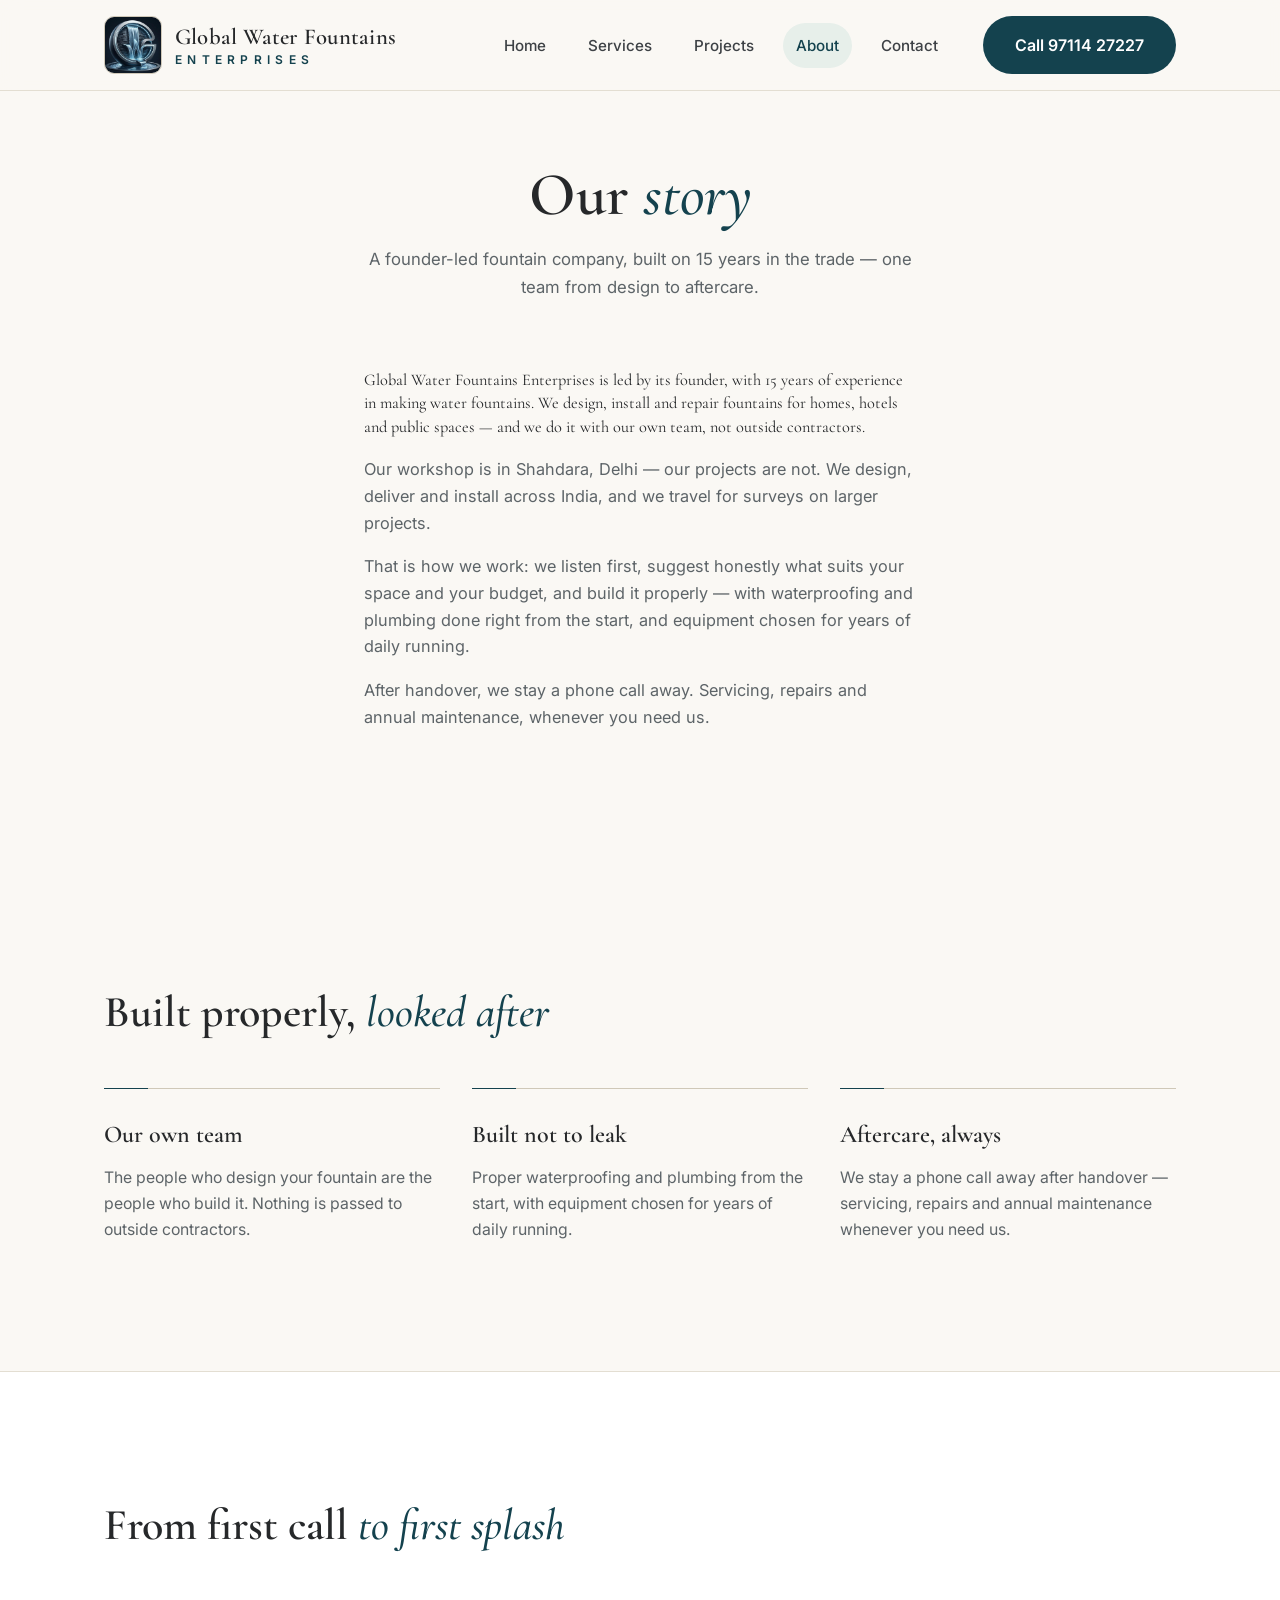
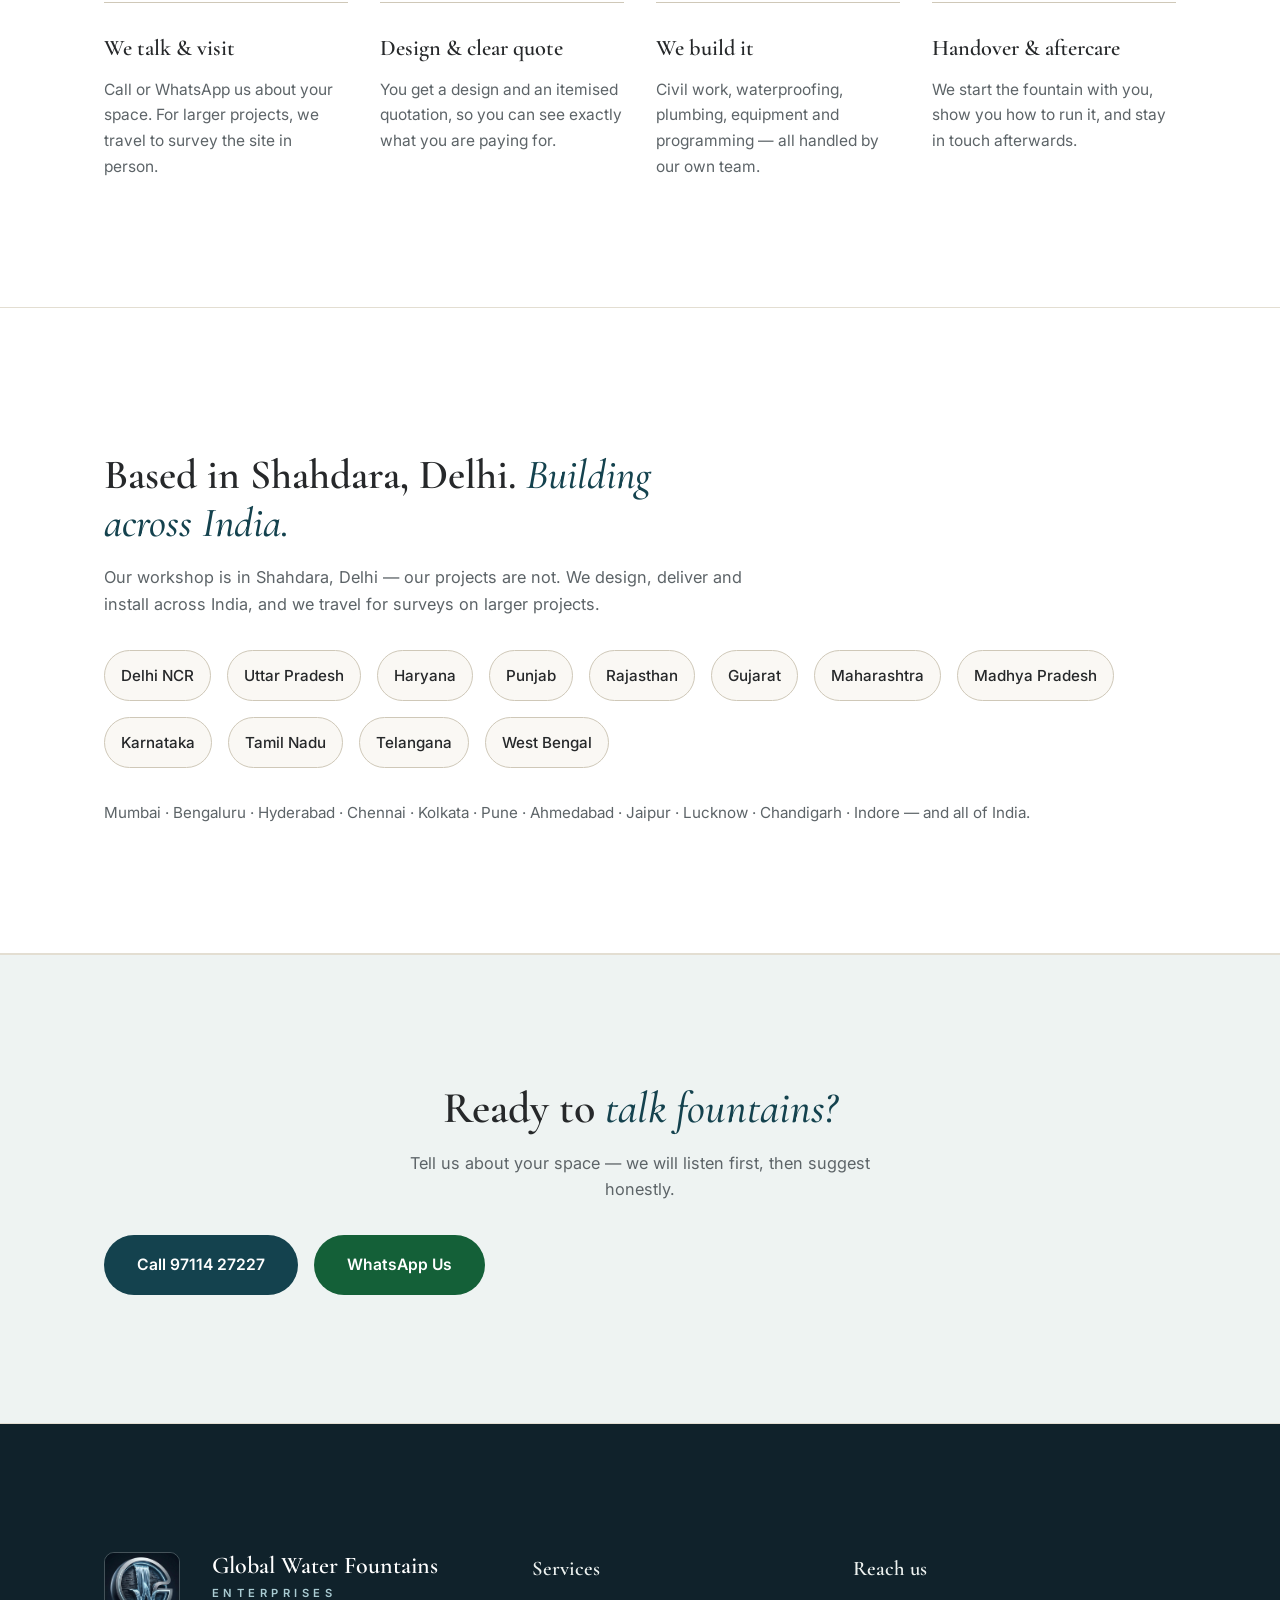
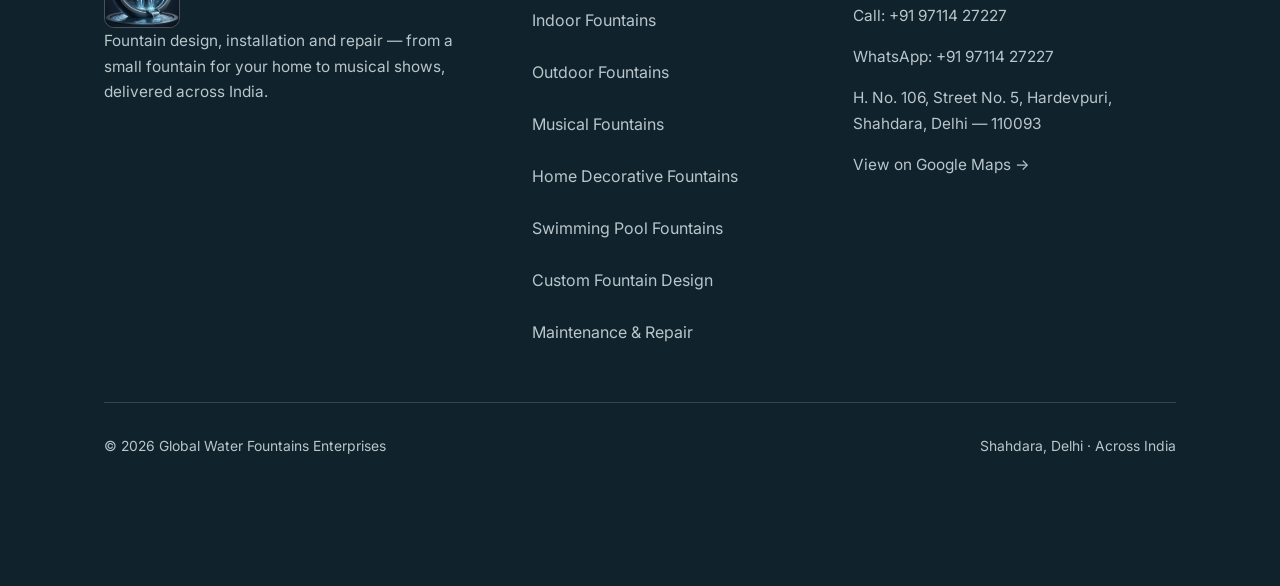
==== commit a305c608: "Add smooth phone-friendly animations" ====
--- a/about.html
+++ b/about.html
@@ -49,13 +49,13 @@
 <main>
 
   <section class="page-hero" aria-label="About Us">
-    <div class="wrap">
+    <div class="wrap reveal">
       <h1>Our <em>story</em></h1>
       <p class="lede">A founder-led fountain company, built on 15 years in the trade — one team from design to aftercare.</p>
     </div>
   </section>
   <section aria-label="Our story">
-    <div class="wrap narrow">
+    <div class="wrap narrow reveal">
       <p class="lede-big">Global Water Fountains Enterprises is led by its founder, with 15 years of experience in making water fountains. We design, install and repair fountains for homes, hotels and public spaces — and we do it with our own team, not outside contractors.</p>
       <p>Our workshop is in Shahdara, Delhi — our projects are not. We design, deliver and install across India, and we travel for surveys on larger projects.</p>
       <p>That is how we work: we listen first, suggest honestly what suits your space and your budget, and build it properly — with waterproofing and plumbing done right from the start, and equipment chosen for years of daily running.</p>
@@ -64,19 +64,19 @@
   </section>
   <section aria-label="Why choose us">
     <div class="wrap">
-      <div class="sec-head">
+      <div class="sec-head reveal">
         <h2>Built properly, <em>looked after</em></h2>
       </div>
       <div class="why-grid">
-        <div class="why-item">
+        <div class="why-item reveal">
           <h3>Our own team</h3>
           <p>The people who design your fountain are the people who build it. Nothing is passed to outside contractors.</p>
         </div>
-        <div class="why-item">
+        <div class="why-item reveal">
           <h3>Built not to leak</h3>
           <p>Proper waterproofing and plumbing from the start, with equipment chosen for years of daily running.</p>
         </div>
-        <div class="why-item">
+        <div class="why-item reveal">
           <h3>Aftercare, always</h3>
           <p>We stay a phone call away after handover — servicing, repairs and annual maintenance whenever you need us.</p>
         </div>
@@ -85,23 +85,23 @@
   </section>
   <section class="how" aria-label="How it works">
     <div class="wrap">
-      <div class="sec-head">
+      <div class="sec-head reveal">
         <h2>From first call <em>to first splash</em></h2>
       </div>
       <div class="steps">
-        <div class="step">
+        <div class="step reveal">
           <h3>We talk &amp; visit</h3>
           <p>Call or WhatsApp us about your space. For larger projects, we travel to survey the site in person.</p>
         </div>
-        <div class="step">
+        <div class="step reveal">
           <h3>Design &amp; clear quote</h3>
           <p>You get a design and an itemised quotation, so you can see exactly what you are paying for.</p>
         </div>
-        <div class="step">
+        <div class="step reveal">
           <h3>We build it</h3>
           <p>Civil work, waterproofing, plumbing, equipment and programming — all handled by our own team.</p>
         </div>
-        <div class="step">
+        <div class="step reveal">
           <h3>Handover &amp; aftercare</h3>
           <p>We start the fountain with you, show you how to run it, and stay in touch afterwards.</p>
         </div>
@@ -109,7 +109,7 @@
     </div>
   </section>
   <section class="where" aria-label="Where we work">
-    <div class="wrap">
+    <div class="wrap reveal">
       <h2>Based in Shahdara, Delhi. <em>Building across India.</em></h2>
       <p class="where-lede">Our workshop is in Shahdara, Delhi — our projects are not. We design, deliver and install across India, and we travel for surveys on larger projects.</p>
       <ul class="states">
@@ -130,7 +130,7 @@
     </div>
   </section>
   <section class="cta-band" aria-label="Get in touch">
-    <div class="wrap">
+    <div class="wrap reveal">
       <h2>Ready to <em>talk fountains?</em></h2>
       <p>Tell us about your space — we will listen first, then suggest honestly.</p>
       <div class="hero-actions">
--- a/css/base.css
+++ b/css/base.css
@@ -15,8 +15,10 @@
   --accent: #14424e;
   --accent-hover: #0e333d;
   --accent-soft: #e7efea;
-  --wa: #176e3d;
-  --wa-deep: #125c32;
+  --pale-teal: #eef3f2;
+  --deep-teal: #14404f;
+  --wa: #146038;
+  --wa-deep: #0f4d2a;
   --err: #b3372a;
   --footer-bg: #10222b;
   --footer-text: #b9c6cb;
--- a/css/layout.css
+++ b/css/layout.css
@@ -18,7 +18,8 @@
 .sec-head h2 em { font-style: italic; font-weight: 500; color: var(--accent); }
 .sec-head p { color: var(--muted); margin: 0; font-size: 1.02rem; }
 
-/* Header */
+/* Header — solid off-white by default; on the home page it sits
+   transparent over the hero and turns solid once scrolled. */
 .site-header {
   position: absolute;
   inset: 0 0 auto 0;
@@ -26,6 +27,33 @@
   background: rgba(250, 248, 244, 0.92);
   backdrop-filter: blur(10px);
   border-bottom: 1px solid var(--line);
+  transition: background 0.3s ease, box-shadow 0.3s ease;
+}
+body.home .site-header {
+  position: fixed;
+  background: transparent;
+  backdrop-filter: none;
+  border-bottom: 1px solid transparent;
+}
+body.home .site-header .brand b,
+body.home .site-header .brand small { color: #fff; }
+body.home .site-header .nav-links a:not(.nav-call) { color: #fff; }
+body.home .site-header .nav-toggle { border-color: rgba(255, 255, 255, 0.6); }
+body.home .site-header .nav-toggle img { filter: invert(1); }
+body.home .site-header.scrolled {
+  background: var(--bg);
+  border-bottom: 1px solid var(--line);
+  box-shadow: 0 4px 20px -8px rgba(16, 34, 43, 0.25);
+}
+body.home .site-header.scrolled .brand b { color: var(--ink); }
+body.home .site-header.scrolled .brand small { color: var(--accent); }
+body.home .site-header.scrolled .nav-links a:not(.nav-call) { color: var(--body); }
+body.home .site-header .nav-links.nav-open a:not(.nav-call) { color: var(--body); }
+body.home .site-header.scrolled .nav-toggle { border-color: var(--line-strong); }
+body.home .site-header.scrolled .nav-toggle img { filter: none; }
+/* No Call button in the phone header — Call lives in the sticky bar */
+@media (max-width: 767px) {
+  .nav-links a.nav-call { display: none !important; }
 }
 .nav { display: flex; align-items: center; gap: var(--gap-sm); padding-block: var(--gap-sm); }
 .brand {
@@ -42,7 +70,7 @@
   font-size: 0.98rem; letter-spacing: 0.01em; display: block; color: var(--ink);
 }
 .brand small {
-  display: block; font-size: 0.62rem; letter-spacing: 0.3em;
+  display: block; font-size: 0.7rem; letter-spacing: 0.3em;
   text-transform: uppercase; font-weight: 600; color: var(--accent); margin-top: 3px;
 }
 .nav-links { margin-left: auto; display: flex; align-items: center; gap: var(--gap-sm); }
@@ -59,51 +87,65 @@
 }
 .nav-links.nav-open a:not(.nav-call) { display: inline-flex; }
 
-/* Hero — mobile first */
-.hero { background: var(--bg); padding: 0; overflow: hidden; }
-.hero-inner { padding: 126px 0 0; text-align: center; }
+/* Hero — mobile first: full-bleed photo, dark-teal overlay,
+   content left-aligned and bottom-weighted. */
+.hero { position: relative; padding: 0; overflow: hidden; background: var(--deep-teal); min-height: min(100svh, 720px); }
+.hero-media { position: absolute; inset: 0; }
+.hero-media picture, .hero-media img { width: 100%; height: 100%; display: block; }
+.hero-media img { object-fit: cover; object-position: center; }
+.hero-overlay {
+  position: absolute; inset: 0;
+  background: linear-gradient(rgba(10, 35, 45, 0.55), rgba(10, 35, 45, 0.8));
+}
+.hero-inner {
+  position: relative; z-index: 2;
+  min-height: min(100svh, 720px);
+  display: flex; flex-direction: column; justify-content: flex-end;
+  padding-top: 110px; padding-bottom: var(--gap-lg);
+  text-align: left;
+}
 .hero-loc {
   margin: 0; font-size: 0.78rem; font-weight: 600; letter-spacing: 0.26em;
-  text-transform: uppercase; color: var(--accent);
-}
-.hero h1 { margin-top: var(--gap-md); }
-.hero h1 .h1-main {
-  display: block; font-size: clamp(2.5rem, 6.6vw, 4.4rem); font-weight: 600;
-  letter-spacing: 0.01em; color: var(--ink); line-height: 1.06;
-}
-.hero h1 .h1-sub {
-  display: flex; align-items: center; justify-content: center; gap: var(--gap-sm);
-  margin-top: var(--gap-sm); font-family: var(--font-body); font-size: 0.88rem; font-weight: 600;
-  letter-spacing: 0.42em; text-transform: uppercase; color: var(--accent); text-indent: 0.42em;
-}
-.hero h1 .h1-sub::before, .hero h1 .h1-sub::after {
-  content: ""; height: 1px; width: min(48px, 10vw); background: var(--line-strong);
-}
-.hero-tag {
-  font-family: var(--font-heading); font-size: clamp(1.45rem, 3.4vw, 1.9rem);
-  font-weight: 500; color: var(--body); margin: var(--gap-md) auto 0; line-height: 1.3;
-}
-.hero-tag em { font-style: italic; color: var(--accent); }
-.hero p.lede { color: var(--muted); max-width: 520px; margin: var(--gap-sm) auto 0; font-size: 1.05rem; }
-.hero-actions { display: flex; gap: var(--gap-sm); flex-wrap: wrap; justify-content: center; margin-top: var(--gap-lg); }
-.hero-actions .btn { flex: 1 1 0; padding-left: 10px; padding-right: 10px; }
-.hero-stats {
-  display: flex; justify-content: center; flex-wrap: wrap;
-  margin: var(--gap-lg) auto 0; max-width: 760px; border-top: 1px solid var(--line);
-  padding: var(--gap-md) 0 var(--gap-lg);
-}
-.hero-stats span { font-size: 0.85rem; color: var(--muted); padding: 2px 13px; text-align: center; }
-.hero-stats span + span { border-left: 1px solid var(--line); }
-.hero-stats b {
-  display: block; font-family: var(--font-heading); font-size: 1.25rem;
-  font-weight: 600; color: var(--ink); line-height: 1.2;
-}
-.hero-photo { background: var(--bg); }
-/* Phone (base): 60svh, capped at 520px, never taller than the screen */
-.hero-photo img {
-  width: 100%; height: min(60svh, 520px);
-  object-fit: cover; object-position: center 55%;
-}
+  text-transform: uppercase; color: rgba(255, 255, 255, 0.85);
+}
+.hero h1 {
+  margin-top: var(--gap-sm); max-width: 640px;
+  font-size: clamp(2.6rem, 9vw, 4.2rem); font-weight: 600;
+  letter-spacing: 0.01em; color: #fff; line-height: 1.08;
+}
+.hero h1 em { font-style: italic; font-weight: 500; }
+.hero p.lede { color: rgba(255, 255, 255, 0.88); max-width: 520px; margin: var(--gap-sm) 0 0; font-size: 1.05rem; }
+.hero-actions { display: flex; gap: var(--gap-sm); flex-wrap: wrap; justify-content: flex-start; margin-top: var(--gap-md); }
+.hero-actions .btn { flex: none; }
+/* Stats: hidden on phones, small version on laptops only */
+.hero-stats { display: none; }
+
+/* Image band — one full-width photo with a single line over it */
+.image-band { position: relative; padding: 0; overflow: hidden; background: var(--deep-teal); }
+.image-band img { width: 100%; height: clamp(320px, 60svh, 520px); object-fit: cover; object-position: center 45%; }
+.image-band-overlay {
+  position: absolute; inset: 0;
+  background: linear-gradient(rgba(10, 35, 45, 0.25), rgba(10, 35, 45, 0.65));
+}
+.image-band-text {
+  position: absolute; inset: 0; z-index: 2;
+  display: flex; align-items: flex-end; padding-bottom: var(--gap-lg);
+}
+.image-band-text p {
+  margin: 0; color: #fff;
+  font-family: var(--font-heading); font-size: clamp(1.6rem, 4.5vw, 2.4rem);
+  font-weight: 500; font-style: italic; line-height: 1.3; max-width: 640px;
+}
+
+/* Alternating section backgrounds */
+.section-pale { background: var(--pale-teal); }
+
+/* Closing — deep teal band, white text, two buttons at most */
+.closing { background: var(--deep-teal); color: #fff; text-align: left; }
+.closing h2 { font-size: clamp(2rem, 4vw, 2.75rem); margin-bottom: var(--gap-sm); color: #fff; }
+.closing h2 em { font-style: italic; font-weight: 500; }
+.closing p { color: rgba(255, 255, 255, 0.85); max-width: 520px; margin: 0; font-size: 1.02rem; }
+.closing-loc { margin-top: var(--gap-md) !important; color: #fff !important; font-weight: 600; }
 
 /* Page hero — inner pages */
 .page-hero { padding: 138px 0 var(--gap-sm); text-align: center; background: var(--bg); }
@@ -118,7 +160,7 @@
 .more-link .btn { min-height: 52px; }
 
 /* CTA band */
-.cta-band { background: var(--accent-soft); border-top: 1px solid var(--line); border-bottom: 1px solid var(--line); text-align: center; }
+.cta-band { background: var(--pale-teal); border-top: 1px solid var(--line); border-bottom: 1px solid var(--line); text-align: center; }
 .cta-band h2 { font-size: clamp(2rem, 4vw, 2.75rem); margin-bottom: var(--gap-sm); }
 .cta-band h2 em { font-style: italic; font-weight: 500; color: var(--accent); }
 .cta-band p { color: var(--muted); max-width: 520px; margin: 0 auto; font-size: 1.02rem; }
@@ -210,13 +252,8 @@
   .nav-toggle { display: none; }
   .nav-links a:not(.nav-call):hover { background: var(--accent-soft); color: var(--accent); }
   .hero-inner { padding-top: 150px; }
-  .hero h1 .h1-sub { gap: 18px; letter-spacing: 0.58em; text-indent: 0.58em; }
-  .hero h1 .h1-sub::before, .hero h1 .h1-sub::after { width: min(72px, 14vw); }
-  .hero-actions .btn { flex: none; }
-  .hero-stats span { padding: 2px 22px; font-size: 0.92rem; }
-  .hero-stats b { font-size: 1.45rem; }
   /* Tablet: hero about 65vh */
-  .hero-photo img { height: 65vh; }
+  .hero, .hero-inner { min-height: 65vh; }
   .page-hero { padding-top: 160px; }
   .proj-grid { grid-template-columns: repeat(2, 1fr); gap: var(--gap-md); }
   .detail-grid { grid-template-columns: 1fr 1.05fr; gap: var(--gap-lg); }
@@ -232,8 +269,18 @@
 
 /* --- Desktops --- */
 @media (min-width: 1100px) {
-  /* Laptop: hero about 80vh */
-  .hero-photo img { height: 80vh; }
+  /* Laptop: hero about 90vh; stats show as a small row */
+  .hero, .hero-inner { min-height: 90vh; }
+  .hero-stats {
+    display: flex; flex-wrap: wrap; gap: 4px var(--gap-md);
+    margin-top: var(--gap-lg); padding-top: var(--gap-md);
+    border-top: 1px solid rgba(255, 255, 255, 0.3);
+  }
+  .hero-stats span { font-size: 0.9rem; color: rgba(255, 255, 255, 0.8); }
+  .hero-stats b {
+    display: block; font-family: var(--font-heading); font-size: 1.4rem;
+    font-weight: 600; color: #fff; line-height: 1.2;
+  }
   .proj-grid { grid-template-columns: repeat(3, 1fr); }
   .steps { grid-template-columns: repeat(4, 1fr); }
   .contact-grid { grid-template-columns: 1fr 1fr; gap: var(--gap-lg); }
--- a/css/components.css
+++ b/css/components.css
@@ -14,6 +14,8 @@
 .btn-wa { background: var(--wa); color: #fff; }
 .btn-wa:hover { background: var(--wa-deep); }
 .btn-outline { background: transparent; color: var(--accent); border-color: var(--accent); }
+.btn-light { background: #fff; color: var(--accent); }
+.btn-light:hover { background: var(--accent-soft); }
 .btn-outline:hover { background: var(--accent-soft); }
 .btn-small { min-height: 48px; padding: var(--gap-sm) var(--gap-md); font-size: 0.93rem; }
 
@@ -31,8 +33,11 @@
 .nav-links a:not(.nav-call):hover { background: var(--accent-soft); color: var(--accent); }
 
 /* Service cards — hover lift with an offset soft shadow, never a glow */
+a.svc { display: block; text-decoration: none; color: inherit; }
+a.svc h3 { color: var(--ink); }
+a.svc p { color: var(--muted); }
 .svc {
-  background: var(--panel); border: 1px solid var(--line); border-radius: var(--radius); overflow: hidden;
+  background: var(--panel); border: 1px solid var(--line); border-radius: 12px; overflow: hidden; box-shadow: 0 8px 24px -12px rgba(16, 34, 43, 0.25);
   transition: transform 0.35s cubic-bezier(0.22, 1, 0.36, 1), box-shadow 0.35s cubic-bezier(0.22, 1, 0.36, 1), border-color 0.35s ease;
 }
 .svc:hover, .svc:focus-within {
@@ -53,7 +58,7 @@
 .detail-list li { color: var(--muted); padding-left: 22px; position: relative; }
 .detail-list li::before { content: ""; position: absolute; left: 0; top: 10px; width: 8px; height: 8px; border-radius: 50%; background: var(--accent); }
 .svc figure { margin: 0; }
-.svc figure img { width: 100%; aspect-ratio: 16 / 10; object-fit: cover; }
+.svc figure img { width: 100%; aspect-ratio: 4 / 3; object-fit: cover; }
 .svc-body { padding: var(--gap-md); }
 .svc-body h2 { font-size: clamp(1.4rem, 3vw, 1.55rem); margin-bottom: var(--gap-sm); }
 .svc-body p { color: var(--muted); margin: 0 0 var(--gap-md); font-size: 0.99rem; }
@@ -63,7 +68,7 @@
 }
 .svc-link:hover { text-decoration: underline; text-underline-offset: 4px; }
 .svc-wide { grid-column: 1 / -1; }
-.svc-wide figure img { height: 100%; aspect-ratio: auto; min-height: 260px; }
+.svc-wide figure img { height: 100%; aspect-ratio: 4 / 3; min-height: 260px; }
 .svc-wide .svc-body { display: flex; flex-direction: column; justify-content: center; align-items: flex-start; }
 @media (max-width: 767px) {
   .svc-wide figure img { aspect-ratio: 16 / 10; height: auto; min-height: 0; }
@@ -71,7 +76,7 @@
 
 /* Project cards */
 .proj {
-  margin: 0; border-radius: var(--radius); overflow: hidden; background: var(--bg); border: 1px solid var(--line);
+  margin: 0; border-radius: 12px; overflow: hidden; background: var(--bg); border: 1px solid var(--line); box-shadow: 0 8px 24px -12px rgba(16, 34, 43, 0.25);
   transition: transform 0.35s cubic-bezier(0.22, 1, 0.36, 1), box-shadow 0.35s cubic-bezier(0.22, 1, 0.36, 1);
 }
 .proj:hover { transform: translateY(-4px); box-shadow: 0 16px 32px -16px rgba(16, 34, 43, 0.28); }
@@ -119,7 +124,7 @@
 }
 
 /* FAQ accordion */
-.faq-list { max-width: 760px; border-top: 1px solid var(--line); padding-top: var(--gap-sm); }
+.faq-list { max-width: 760px; border-top: 1px solid var(--line); padding-top: var(--gap-md); }
 .faq { border-bottom: 1px solid var(--line); }
 .faq button {
   width: 100%; background: none; border: none; cursor: pointer; color: var(--ink); text-align: left;
@@ -134,7 +139,7 @@
   transition: transform 0.25s ease;
 }
 .faq.open .sign { transform: rotate(45deg); }
-.faq .ans { display: none; padding: 0 2px var(--gap-md); color: var(--muted); max-width: 640px; }
+.faq .ans { display: none; padding: 0 2px var(--gap-lg); color: var(--muted); max-width: 640px; }
 .faq.open .ans { display: block; }
 .faq .ans p { margin: 0; }
 
@@ -168,7 +173,7 @@
 }
 .field textarea { min-height: 92px; resize: vertical; }
 .field input:focus, .field select:focus, .field textarea:focus { border-color: var(--accent); outline: none; }
-.field input::placeholder, .field textarea::placeholder { color: #6f777a; }
+.field input::placeholder, .field textarea::placeholder { color: #5d6669; }
 .field .err { display: none; color: var(--err); font-size: 0.86rem; }
 .field.invalid input { border-color: var(--err); }
 .field.invalid .err { display: block; }
@@ -189,7 +194,7 @@
 @media (max-width: 767px) { form.enq { padding: var(--gap-md) var(--gap-sm); } }
 
 /* Footer */
-.site-footer h4 { color: #edf2f0; font-family: var(--font-heading); font-weight: 600; font-size: clamp(1.2rem, 3vw, 1.3rem); margin: 0 0 var(--gap-sm); }
+.site-footer h3, .site-footer h4 { color: #edf2f0; font-family: var(--font-heading); font-weight: 600; font-size: clamp(1.2rem, 3vw, 1.3rem); margin: 0 0 var(--gap-sm); }
 .site-footer p { margin: 0 0 var(--gap-sm); font-size: 0.96rem; }
 .site-footer ul { list-style: none; margin: 0; padding: 0; display: grid; gap: var(--gap-sm); }
 .site-footer a { color: var(--footer-text); text-decoration: none; }
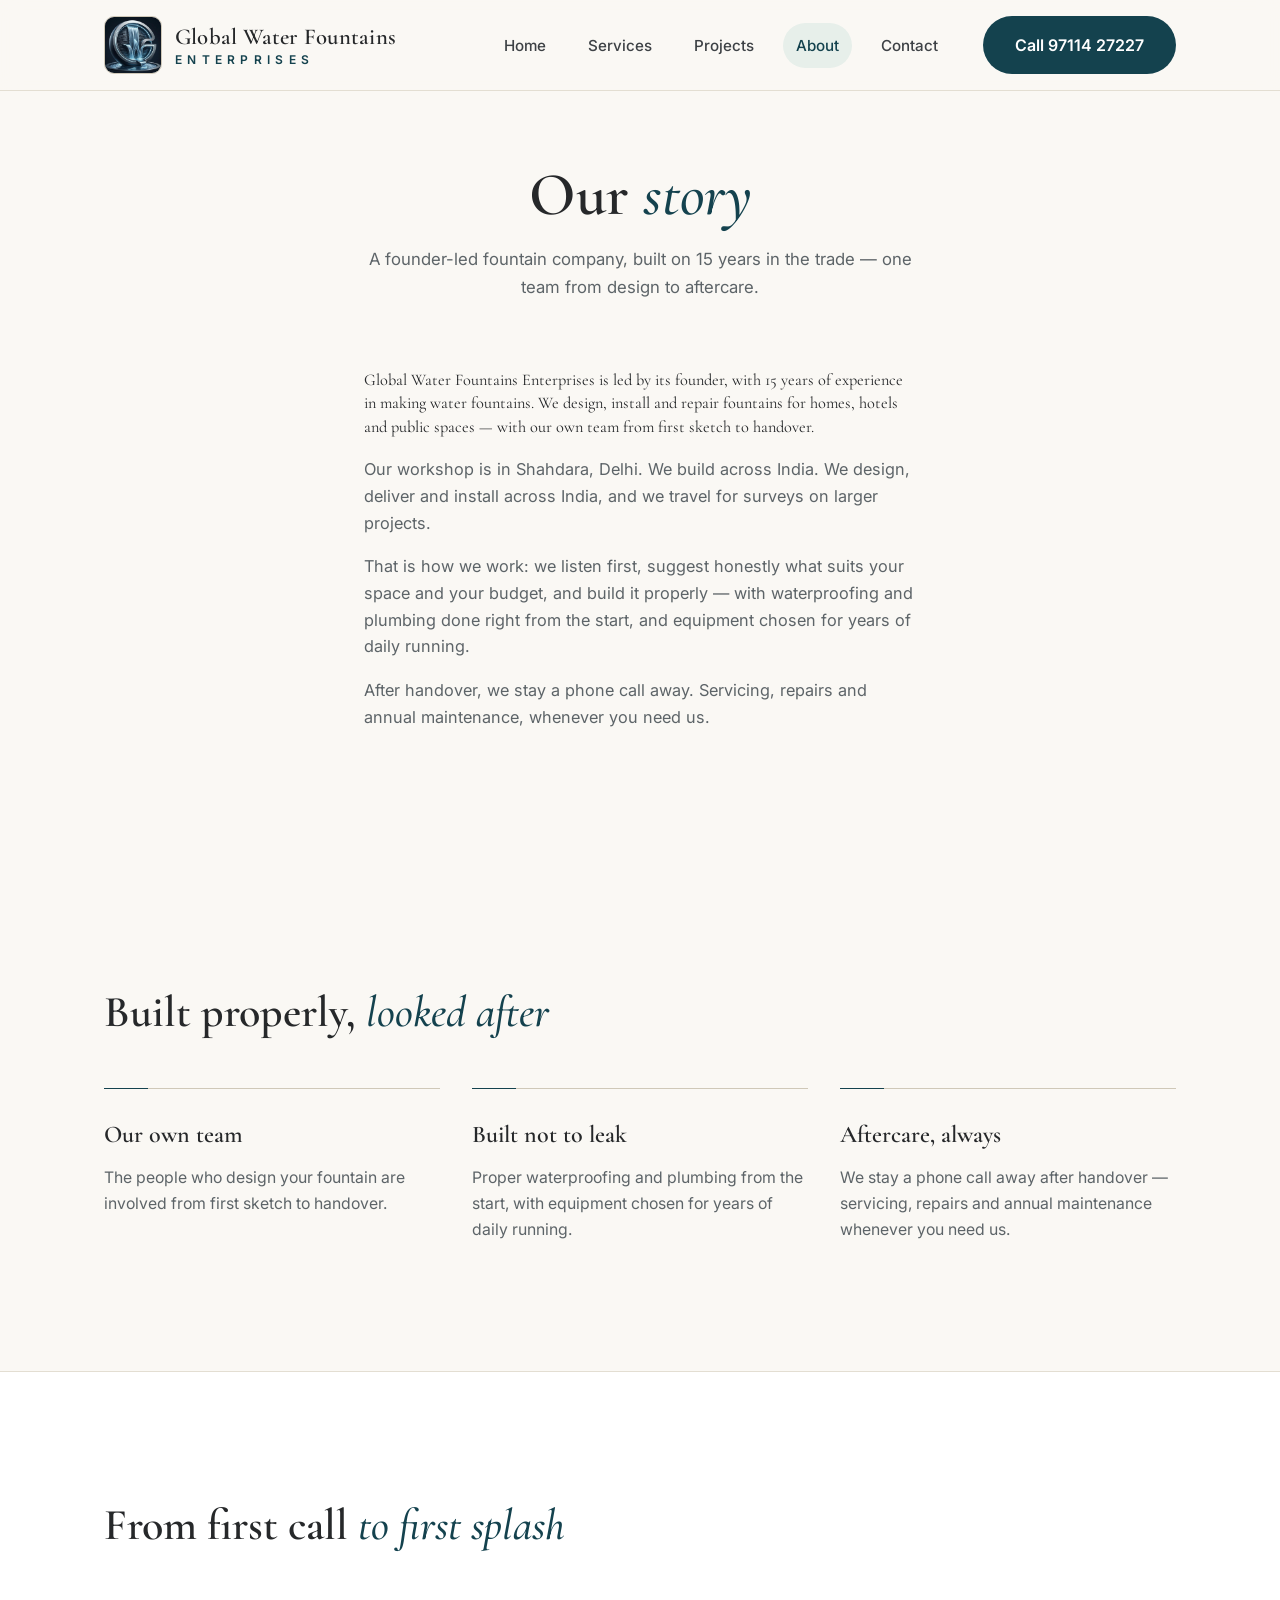
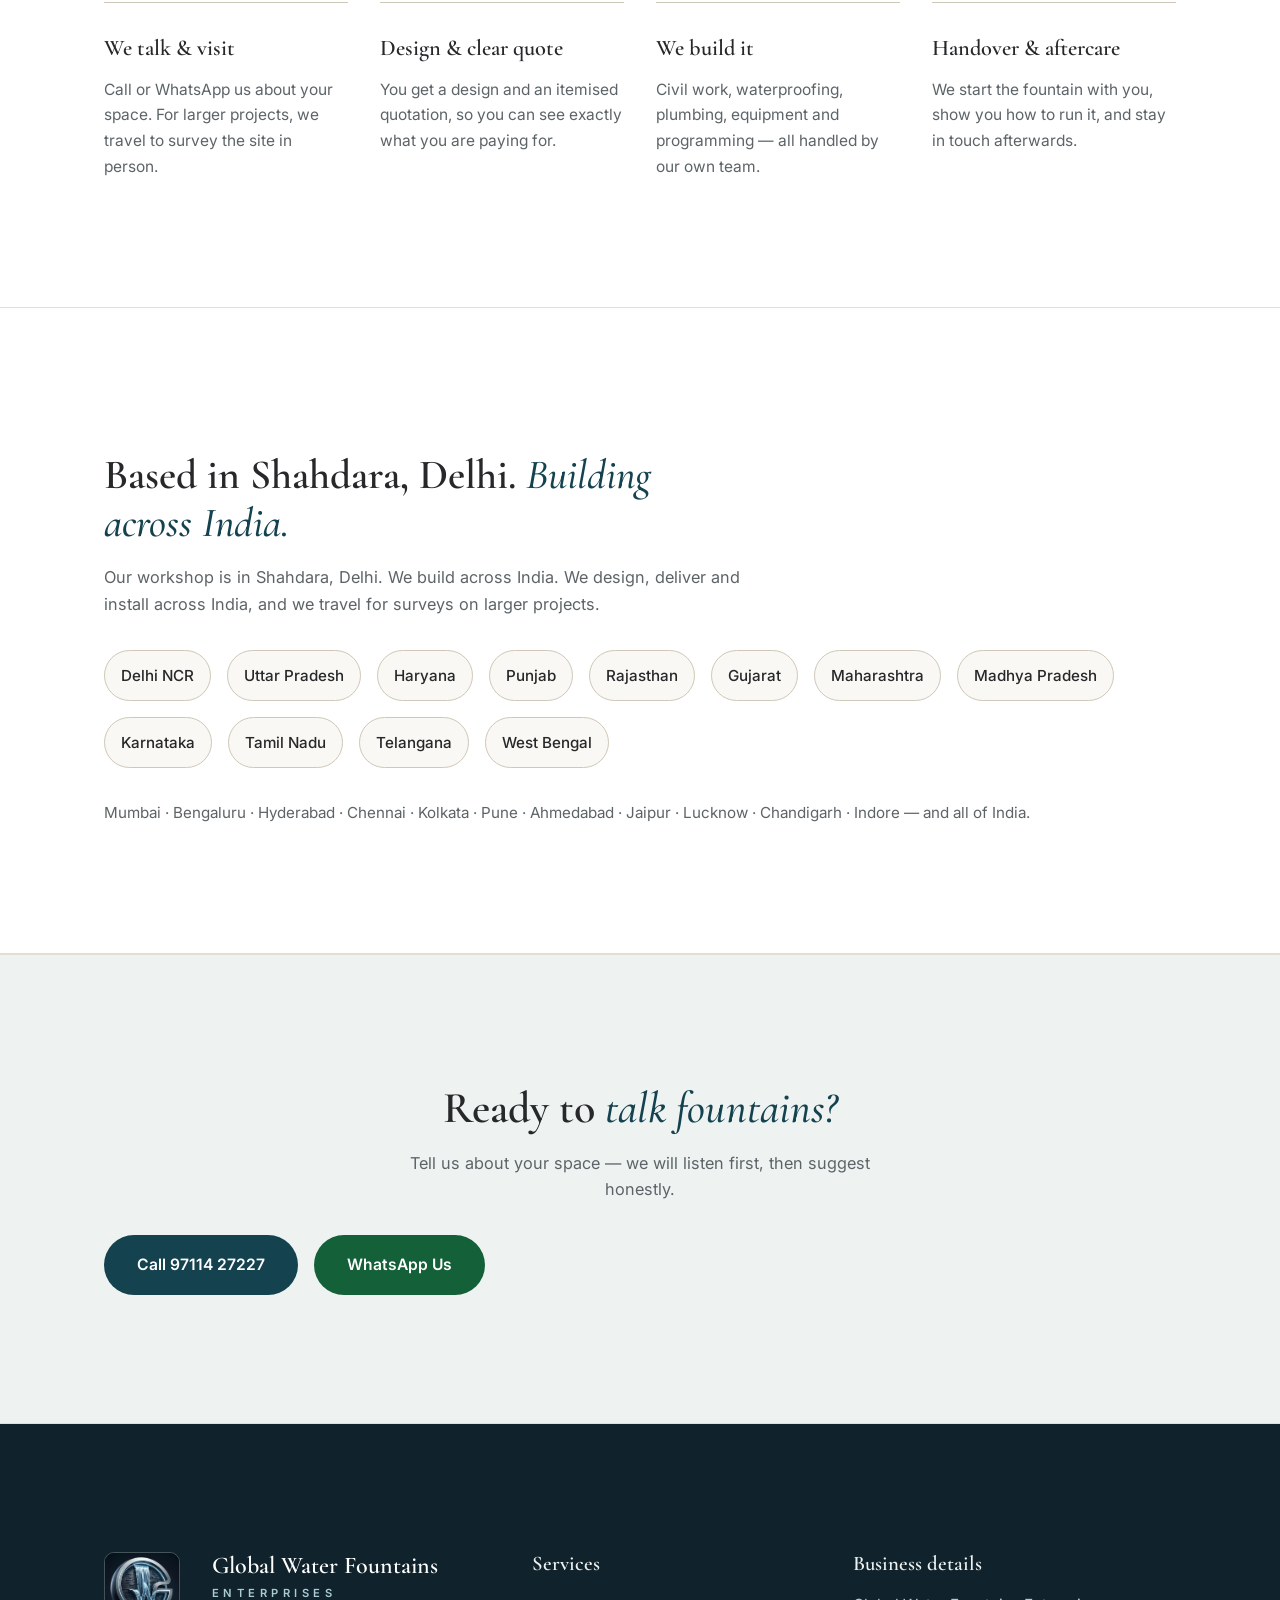
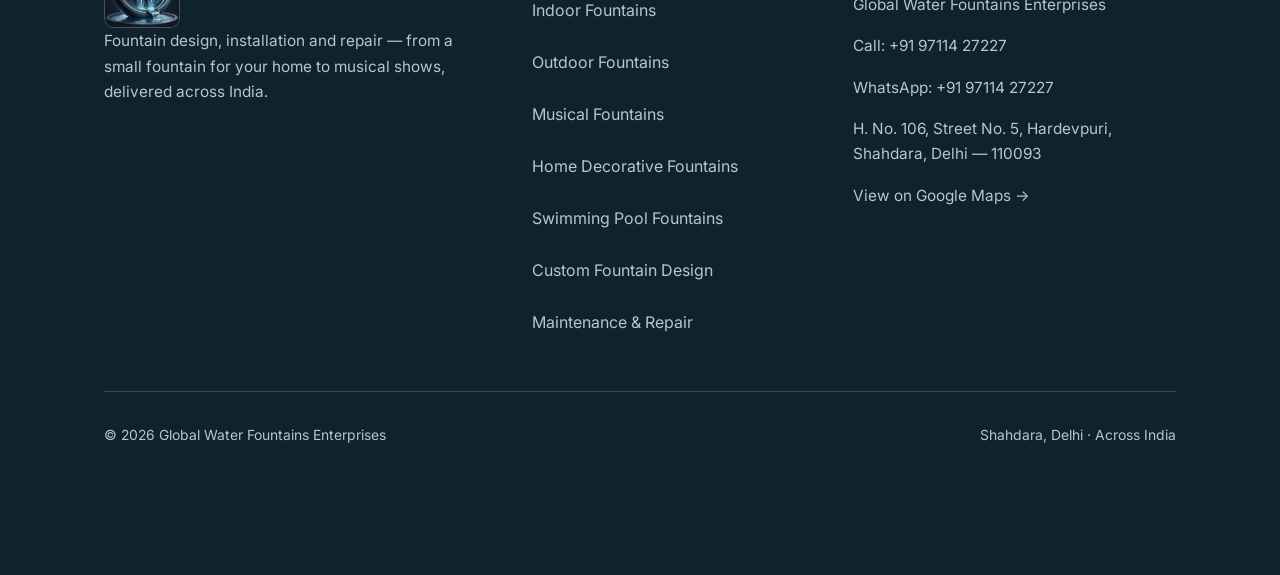
==== commit 4058a86f: "Our Work: real project photos, copy and SEO fixes" ====
--- a/about.html
+++ b/about.html
@@ -3,12 +3,12 @@
 <head>
   <meta charset="utf-8">
   <meta name="viewport" content="width=device-width, initial-scale=1, viewport-fit=cover">
-  <title>About Us — Global Water Fountains Enterprises</title>
-  <meta name="description" content="Founder-led fountain company from Shahdara, Delhi, with 15 years of experience. Our workshop is in Shahdara, Delhi — our projects are not. We design, deliver and install across India.">
+  <title>About Us | Global Water Fountains Enterprises</title>
+  <meta name="description" content="Founder-led fountain company from Shahdara, Delhi, with 15 years of experience. Our workshop is in Shahdara, Delhi. We build across India.">
   <meta name="theme-color" content="#faf8f4">
   <link rel="canonical" href="https://gangesh8800.github.io/fountain/about.html">
-  <meta property="og:title" content="About Us — Global Water Fountains Enterprises">
-  <meta property="og:description" content="Founder-led fountain company from Shahdara, Delhi, with 15 years of experience. Our workshop is in Shahdara, Delhi — our projects are not. We design, deliver and install across India.">
+  <meta property="og:title" content="About Us | Global Water Fountains Enterprises">
+  <meta property="og:description" content="Founder-led fountain company from Shahdara, Delhi, with 15 years of experience. Our workshop is in Shahdara, Delhi. We build across India.">
   <meta property="og:type" content="website">
   <meta property="og:url" content="https://gangesh8800.github.io/fountain/about.html">
   <meta property="og:image" content="https://gangesh8800.github.io/fountain/assets/og-image.jpg">
@@ -24,6 +24,9 @@
   <script defer src="js/main.js"></script>
   <script defer src="js/faq.js"></script>
   <script defer src="js/enquiry.js"></script>
+<script type="application/ld+json">
+{"@context": "https://schema.org", "@type": "LocalBusiness", "name": "Global Water Fountains Enterprises", "telephone": "+91-97114-27227", "address": {"@type": "PostalAddress", "streetAddress": "H. No. 106, Street No. 5, Hardevpuri", "addressLocality": "Shahdara, Delhi", "postalCode": "110093", "addressCountry": "IN"}, "areaServed": "India", "url": "https://gangesh8800.github.io/fountain/"}
+</script>
 </head>
 <body>
 <header class="site-header">
@@ -56,8 +59,8 @@
   </section>
   <section aria-label="Our story">
     <div class="wrap narrow reveal">
-      <p class="lede-big">Global Water Fountains Enterprises is led by its founder, with 15 years of experience in making water fountains. We design, install and repair fountains for homes, hotels and public spaces — and we do it with our own team, not outside contractors.</p>
-      <p>Our workshop is in Shahdara, Delhi — our projects are not. We design, deliver and install across India, and we travel for surveys on larger projects.</p>
+      <p class="lede-big">Global Water Fountains Enterprises is led by its founder, with 15 years of experience in making water fountains. We design, install and repair fountains for homes, hotels and public spaces — with our own team from first sketch to handover.</p>
+      <p>Our workshop is in Shahdara, Delhi. We build across India. We design, deliver and install across India, and we travel for surveys on larger projects.</p>
       <p>That is how we work: we listen first, suggest honestly what suits your space and your budget, and build it properly — with waterproofing and plumbing done right from the start, and equipment chosen for years of daily running.</p>
       <p>After handover, we stay a phone call away. Servicing, repairs and annual maintenance, whenever you need us.</p>
     </div>
@@ -70,7 +73,7 @@
       <div class="why-grid">
         <div class="why-item reveal">
           <h3>Our own team</h3>
-          <p>The people who design your fountain are the people who build it. Nothing is passed to outside contractors.</p>
+          <p>The people who design your fountain are involved from first sketch to handover.</p>
         </div>
         <div class="why-item reveal">
           <h3>Built not to leak</h3>
@@ -111,7 +114,7 @@
   <section class="where" aria-label="Where we work">
     <div class="wrap reveal">
       <h2>Based in Shahdara, Delhi. <em>Building across India.</em></h2>
-      <p class="where-lede">Our workshop is in Shahdara, Delhi — our projects are not. We design, deliver and install across India, and we travel for surveys on larger projects.</p>
+      <p class="where-lede">Our workshop is in Shahdara, Delhi. We build across India. We design, deliver and install across India, and we travel for surveys on larger projects.</p>
       <ul class="states">
         <li>Delhi NCR</li>
         <li>Uttar Pradesh</li>
@@ -153,7 +156,7 @@
         <p class="foot-brand-text">Fountain design, installation and repair — from a small fountain for your home to musical shows, delivered across India.</p>
       </div>
       <div>
-        <h4>Services</h4>
+        <h3>Services</h3>
         <ul>
           <li><a href="services/indoor.html">Indoor Fountains</a></li>
           <li><a href="services/outdoor.html">Outdoor Fountains</a></li>
@@ -165,7 +168,8 @@
         </ul>
       </div>
       <div>
-        <h4>Reach us</h4>
+        <h3>Business details</h3>
+        <p>Global Water Fountains Enterprises</p>
         <p><a href="tel:+919711427227">Call: +91 97114 27227</a></p>
         <p><a href="https://wa.me/919711427227?text=Hello%2C%20I%20want%20to%20enquire%20about%20a%20water%20fountain%20for%20my%20place." target="_blank" rel="noopener">WhatsApp: +91 97114 27227</a></p>
         <p>H. No. 106, Street No. 5, Hardevpuri,<br>Shahdara, Delhi — 110093</p>
--- a/css/base.css
+++ b/css/base.css
@@ -86,16 +86,29 @@
   margin: 0 0 14px;
 }
 
-@keyframes fade-in-up {
-  from { opacity: 0; transform: translateY(8px); }
-  to { opacity: 1; transform: none; }
+/* Motion — transform and opacity only, so phones stay smooth.
+   Content is visible by default. Only when JS runs (html.js, added in
+   js/main.js) do .reveal elements start hidden and fade up once, as
+   IntersectionObserver reveals them. Stagger between siblings is set
+   by the script (80ms per sibling), so hover timing is never delayed.
+   All of this lives inside the no-preference query: visitors who
+   prefer reduced motion simply see everything, still. */
+@media (prefers-reduced-motion: no-preference) {
+  html.js .reveal {
+    opacity: 0;
+    transform: translateY(16px);
+    transition: opacity 0.6s ease-out, transform 0.6s ease-out;
+    will-change: opacity, transform;
+  }
+  html.js .reveal.is-visible { opacity: 1; transform: none; will-change: auto; }
 }
-
-/* Progressive enhancement only: content is visible by default.
-   The script adds .fade-in as an element scrolls into view. */
-.fade-in { animation: fade-in-up 0.6s cubic-bezier(0.22, 1, 0.36, 1) both; }
 
 @media (prefers-reduced-motion: reduce) {
   html { scroll-behavior: auto; }
-  .fade-in { animation: none; }
+  /* No motion at all: no zoom, no entrance, no reveal, no hover lift. */
+  .hero-media img, .hero-anim { animation: none !important; }
+  .reveal { opacity: 1 !important; transform: none !important; transition: none !important; }
+  .svc:hover, .proj:hover { transform: none !important; }
+  .svc:hover figure img, .proj:hover img { transform: none !important; }
+  .btn:active, .contact-bar a:active { transform: none !important; }
 }
--- a/css/layout.css
+++ b/css/layout.css
@@ -93,6 +93,22 @@
 .hero-media { position: absolute; inset: 0; }
 .hero-media picture, .hero-media img { width: 100%; height: 100%; display: block; }
 .hero-media img { object-fit: cover; object-position: center; }
+/* Hero Ken Burns — one very slow, subtle zoom on the photo only
+   (transform only, so it stays smooth on phones). The overlay and
+   the text never move. */
+@keyframes hero-zoom { from { transform: scale(1); } to { transform: scale(1.06); } }
+@media (prefers-reduced-motion: no-preference) {
+  .hero-media img { animation: hero-zoom 20s ease-in-out infinite alternate; transform-origin: center; will-change: transform; }
+  /* Hero entrance — eyebrow, heading, line and button rise in
+     sequence on page load, ~120ms apart. Gated behind html.js, so
+     with JS off the hero is simply there, fully visible. */
+  html.js .hero-anim { opacity: 0; transform: translateY(16px); animation: hero-rise 0.6s ease-out forwards; }
+  html.js .hero-anim-1 { animation-delay: 0.05s; }
+  html.js .hero-anim-2 { animation-delay: 0.17s; }
+  html.js .hero-anim-3 { animation-delay: 0.29s; }
+  html.js .hero-anim-4 { animation-delay: 0.41s; }
+}
+@keyframes hero-rise { to { opacity: 1; transform: translateY(0); } }
 .hero-overlay {
   position: absolute; inset: 0;
   background: linear-gradient(rgba(10, 35, 45, 0.55), rgba(10, 35, 45, 0.8));
@@ -205,7 +221,7 @@
 .proj-track {
   display: flex; overflow-x: auto; scroll-snap-type: x mandatory; gap: var(--gap-sm);
   margin: 0 calc(var(--edge) * -1); padding: var(--gap-sm) var(--edge);
-  -webkit-overflow-scrolling: touch; scrollbar-width: none;
+  -webkit-overflow-scrolling: touch; scroll-behavior: smooth; scrollbar-width: none;
 }
 .proj-track::-webkit-scrollbar { display: none; }
 .proj { flex: 0 0 82%; scroll-snap-align: start; }
--- a/css/components.css
+++ b/css/components.css
@@ -6,8 +6,9 @@
   min-height: 52px; padding: var(--gap-sm) var(--gap-md); border-radius: 999px;
   font-weight: 600; font-size: 0.98rem; text-decoration: none;
   border: 1px solid transparent; cursor: pointer;
-  transition: background 0.2s ease, border-color 0.2s ease, color 0.2s ease;
-}
+  transition: background 0.2s ease, border-color 0.2s ease, color 0.2s ease, transform 0.15s ease;
+}
+.btn:active { transform: scale(0.98); }
 .btn svg { flex: none; }
 .btn-call { background: var(--accent); color: #fff; }
 .btn-call:hover { background: var(--accent-hover); }
@@ -46,7 +47,6 @@
   border-color: var(--line-strong);
 }
 .svc figure img { transition: transform 0.6s cubic-bezier(0.22, 1, 0.36, 1); }
-.svc:hover figure img { transform: scale(1.04); }
 .svc-body h2 a { color: var(--ink); text-decoration: none; }
 .svc-body h2 a:hover { color: var(--accent); }
 .svc-ideal { font-size: 0.95rem; color: var(--body); margin: 0 0 var(--gap-sm); }
@@ -81,7 +81,6 @@
 }
 .proj:hover { transform: translateY(-4px); box-shadow: 0 16px 32px -16px rgba(16, 34, 43, 0.28); }
 .proj img { width: 100%; aspect-ratio: 4 / 3; object-fit: cover; transition: transform 0.6s cubic-bezier(0.22, 1, 0.36, 1); }
-.proj:hover img { transform: scale(1.04); }
 .proj figcaption {
   padding: var(--gap-sm) var(--gap-md); color: var(--ink);
   font-family: var(--font-heading); font-size: 1.25rem; font-weight: 600; line-height: 1.25;
@@ -213,6 +212,26 @@
 .contact-bar a {
   flex: 1; display: inline-flex; align-items: center; justify-content: center; gap: 8px;
   min-height: 52px; border-radius: 999px; font-weight: 600; font-size: 0.97rem; text-decoration: none; color: #fff;
+  transition: transform 0.15s ease;
+}
+.contact-bar a:active { transform: scale(0.98); }
+
+/* Motion details — laptops with a real hover pointer only, and only
+   when the visitor has not asked for reduced motion.
+   - Card image zoom on hover (transform only, 0.5s).
+   - Cards carry both the scroll reveal and the hover lift: keep the
+     calm 0.6s fade for opacity, but keep the lift quick (0.35s).
+     Longhands, so the stagger delay set by the script is not reset. */
+@media (hover: hover) and (min-width: 1100px) and (prefers-reduced-motion: no-preference) {
+  .svc figure img, .proj img { transition-duration: 0.5s; }
+  .svc:hover figure img, .proj:hover img { transform: scale(1.04); }
+}
+@media (prefers-reduced-motion: no-preference) {
+  html.js .svc.reveal, html.js .proj.reveal {
+    transition-property: opacity, transform, box-shadow, border-color;
+    transition-duration: 0.6s, 0.35s, 0.35s, 0.35s;
+    transition-timing-function: ease-out, cubic-bezier(0.22, 1, 0.36, 1), cubic-bezier(0.22, 1, 0.36, 1), ease;
+  }
 }
 .contact-bar a img { width: 16px; height: 16px; }
 .contact-bar .cb-call { background: var(--accent); }
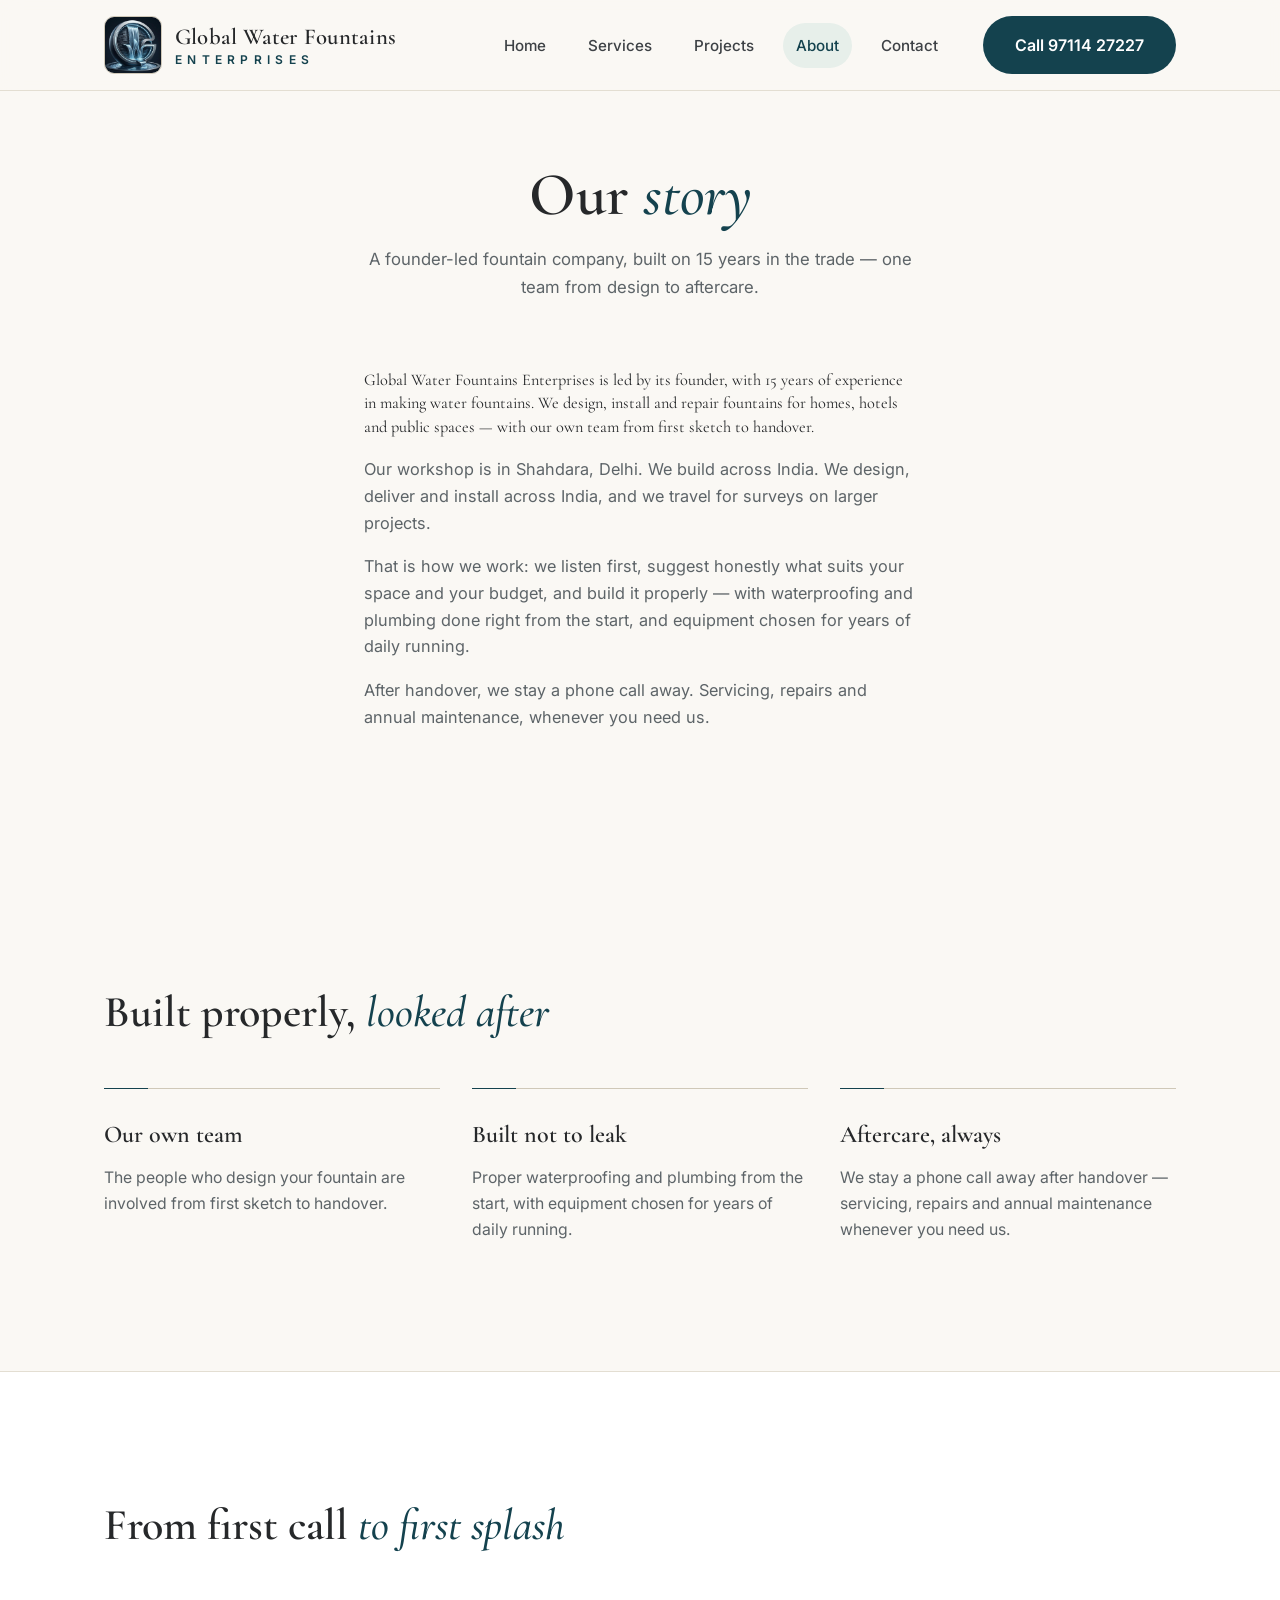
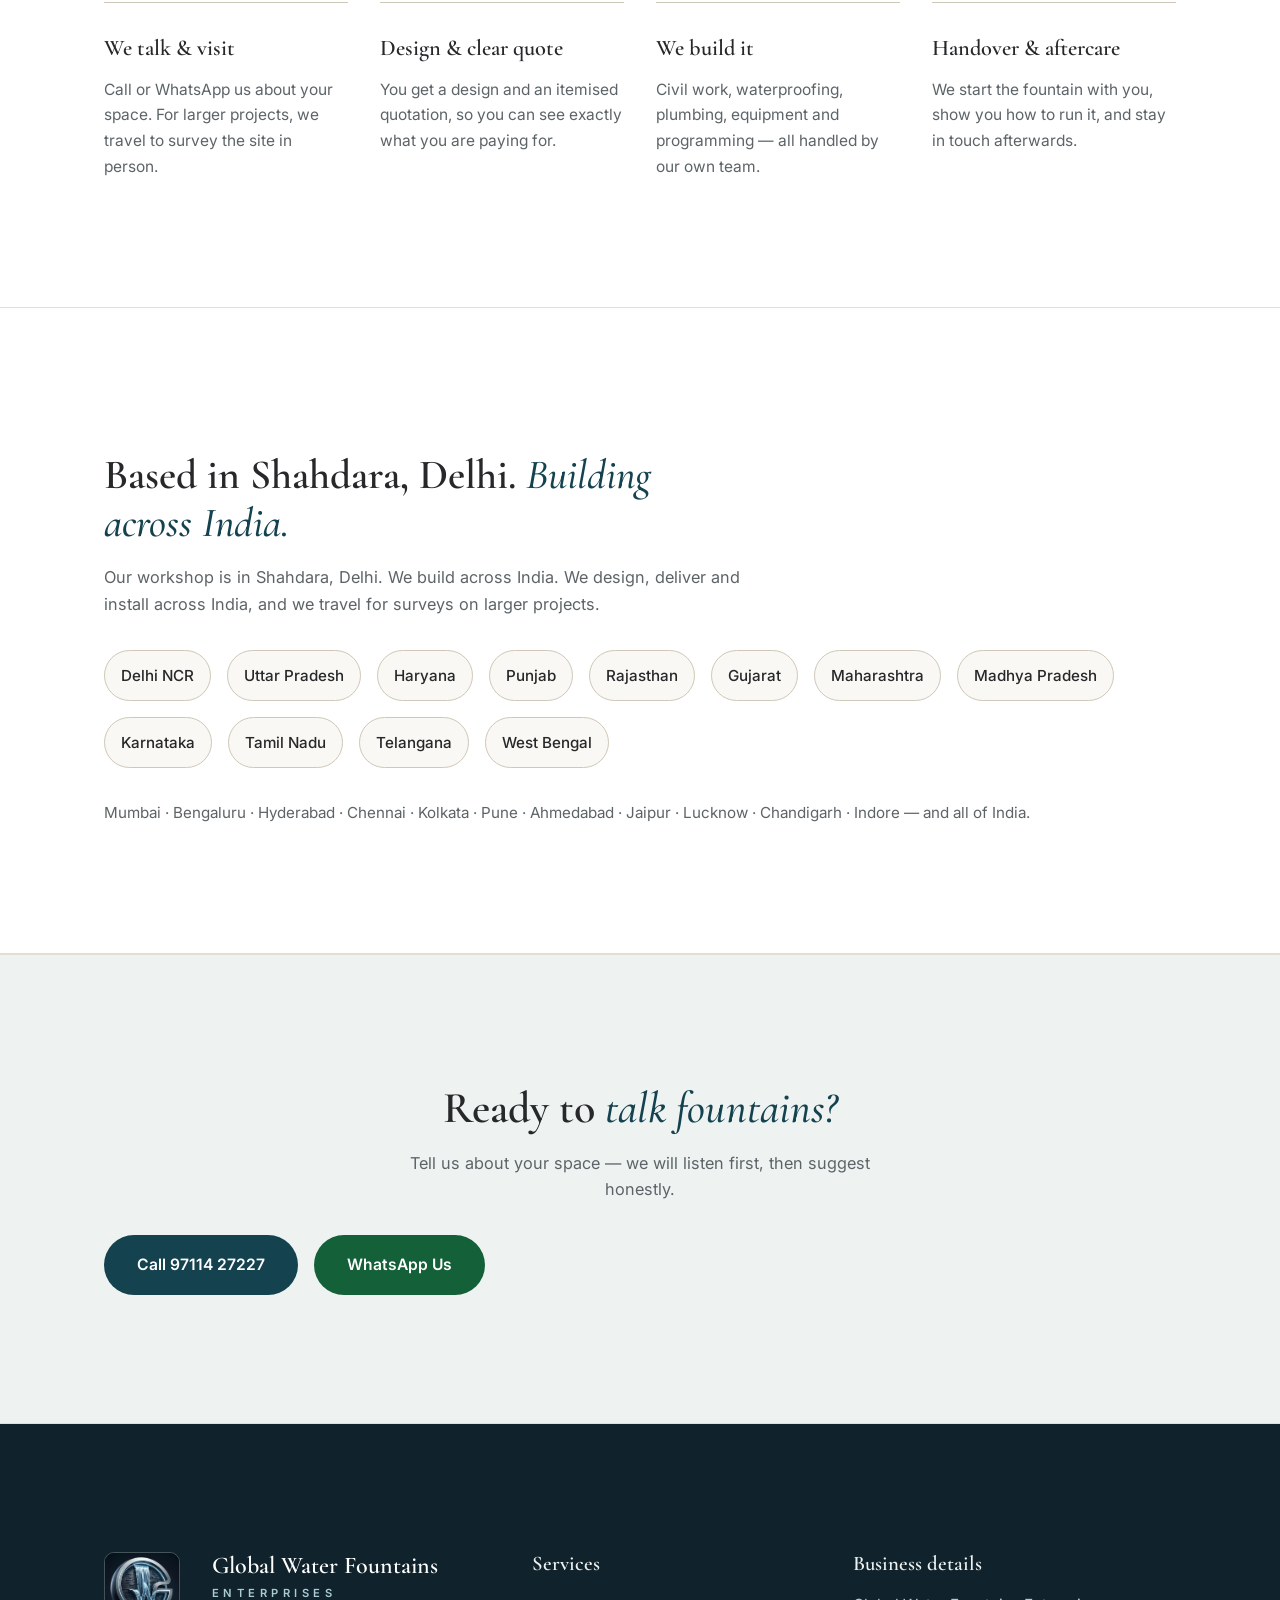
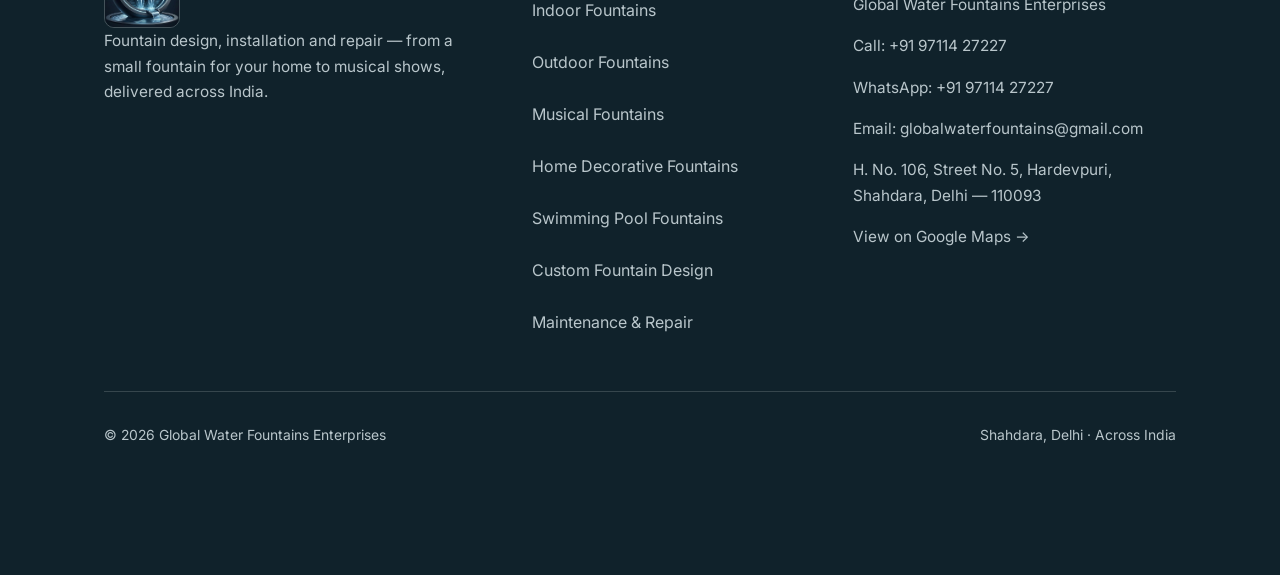
==== commit eceed9d1: "Add client email to Business details" ====
--- a/about.html
+++ b/about.html
@@ -25,7 +25,7 @@
   <script defer src="js/faq.js"></script>
   <script defer src="js/enquiry.js"></script>
 <script type="application/ld+json">
-{"@context": "https://schema.org", "@type": "LocalBusiness", "name": "Global Water Fountains Enterprises", "telephone": "+91-97114-27227", "address": {"@type": "PostalAddress", "streetAddress": "H. No. 106, Street No. 5, Hardevpuri", "addressLocality": "Shahdara, Delhi", "postalCode": "110093", "addressCountry": "IN"}, "areaServed": "India", "url": "https://gangesh8800.github.io/fountain/"}
+{"@context": "https://schema.org", "@type": "LocalBusiness", "name": "Global Water Fountains Enterprises", "telephone": "+91-97114-27227", "email": "globalwaterfountains@gmail.com", "address": {"@type": "PostalAddress", "streetAddress": "H. No. 106, Street No. 5, Hardevpuri", "addressLocality": "Shahdara, Delhi", "postalCode": "110093", "addressCountry": "IN"}, "areaServed": "India", "url": "https://gangesh8800.github.io/fountain/"}
 </script>
 </head>
 <body>
@@ -172,6 +172,7 @@
         <p>Global Water Fountains Enterprises</p>
         <p><a href="tel:+919711427227">Call: +91 97114 27227</a></p>
         <p><a href="https://wa.me/919711427227?text=Hello%2C%20I%20want%20to%20enquire%20about%20a%20water%20fountain%20for%20my%20place." target="_blank" rel="noopener">WhatsApp: +91 97114 27227</a></p>
+        <p><a href="mailto:globalwaterfountains@gmail.com">Email: globalwaterfountains@gmail.com</a></p>
         <p>H. No. 106, Street No. 5, Hardevpuri,<br>Shahdara, Delhi — 110093</p>
         <p><a href="https://www.google.com/maps/search/?api=1&amp;query=H.+No.+106,+Street+No.+5,+Hardevpuri,+Shahdara,+Delhi+110093" target="_blank" rel="noopener">View on Google Maps &rarr;</a></p>
       </div>
--- a/css/layout.css
+++ b/css/layout.css
@@ -133,8 +133,9 @@
 .hero p.lede { color: rgba(255, 255, 255, 0.88); max-width: 520px; margin: var(--gap-sm) 0 0; font-size: 1.05rem; }
 .hero-actions { display: flex; gap: var(--gap-sm); flex-wrap: wrap; justify-content: flex-start; margin-top: var(--gap-md); }
 .hero-actions .btn { flex: none; }
-/* Stats: hidden on phones, small version on laptops only */
+/* Stats: hidden on phones, small strip below the hero on laptops only */
 .hero-stats { display: none; }
+.hero-stats-strip { display: none; }
 
 /* Image band — one full-width photo with a single line over it */
 .image-band { position: relative; padding: 0; overflow: hidden; background: var(--deep-teal); }
@@ -285,17 +286,20 @@
 
 /* --- Desktops --- */
 @media (min-width: 1100px) {
-  /* Laptop: hero about 90vh; stats show as a small row */
+  /* Laptop: hero about 90vh; stats as a small light strip below the hero */
   .hero, .hero-inner { min-height: 90vh; }
+  .hero-stats-strip {
+    display: block; background: var(--bg);
+    border-bottom: 1px solid var(--line);
+    padding: var(--gap-md) 0;
+  }
   .hero-stats {
     display: flex; flex-wrap: wrap; gap: 4px var(--gap-md);
-    margin-top: var(--gap-lg); padding-top: var(--gap-md);
-    border-top: 1px solid rgba(255, 255, 255, 0.3);
   }
-  .hero-stats span { font-size: 0.9rem; color: rgba(255, 255, 255, 0.8); }
+  .hero-stats span { font-size: 0.9rem; color: var(--muted); }
   .hero-stats b {
     display: block; font-family: var(--font-heading); font-size: 1.4rem;
-    font-weight: 600; color: #fff; line-height: 1.2;
+    font-weight: 600; color: var(--ink); line-height: 1.2;
   }
   .proj-grid { grid-template-columns: repeat(3, 1fr); }
   .steps { grid-template-columns: repeat(4, 1fr); }
